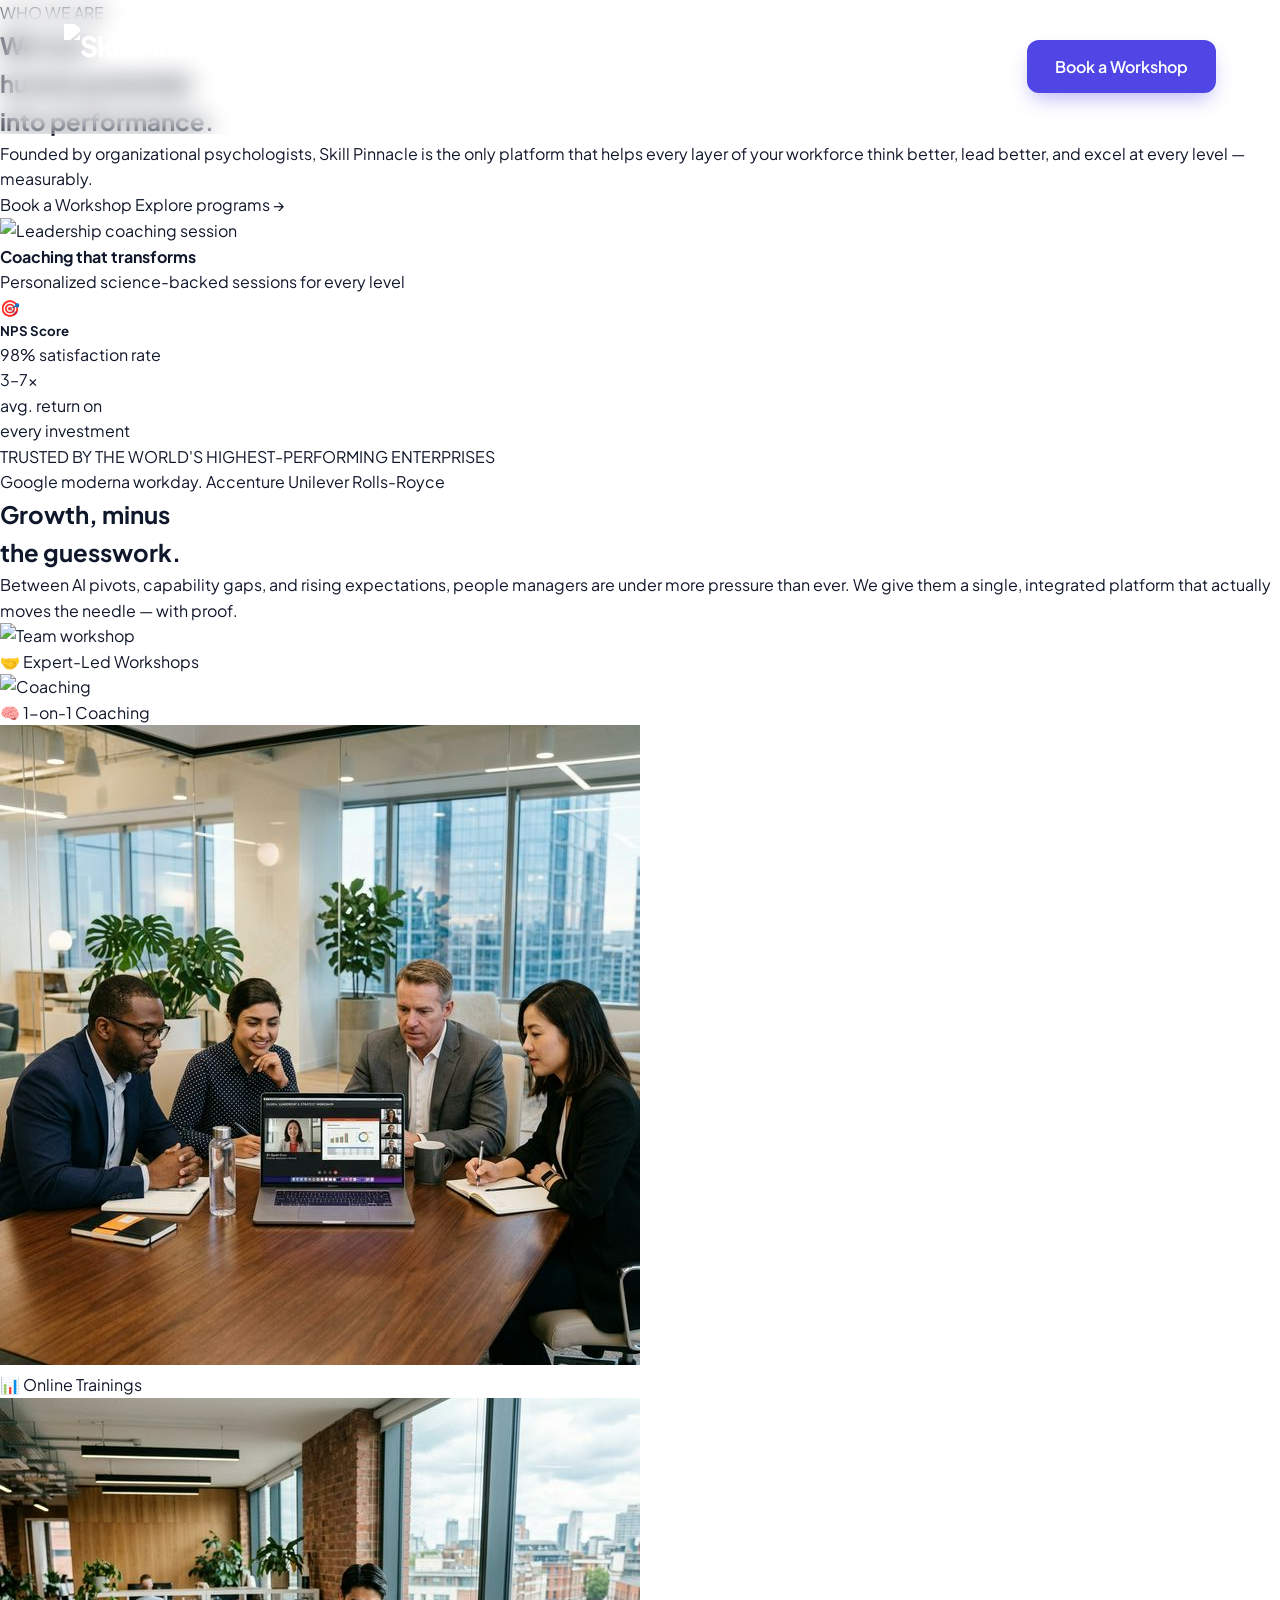
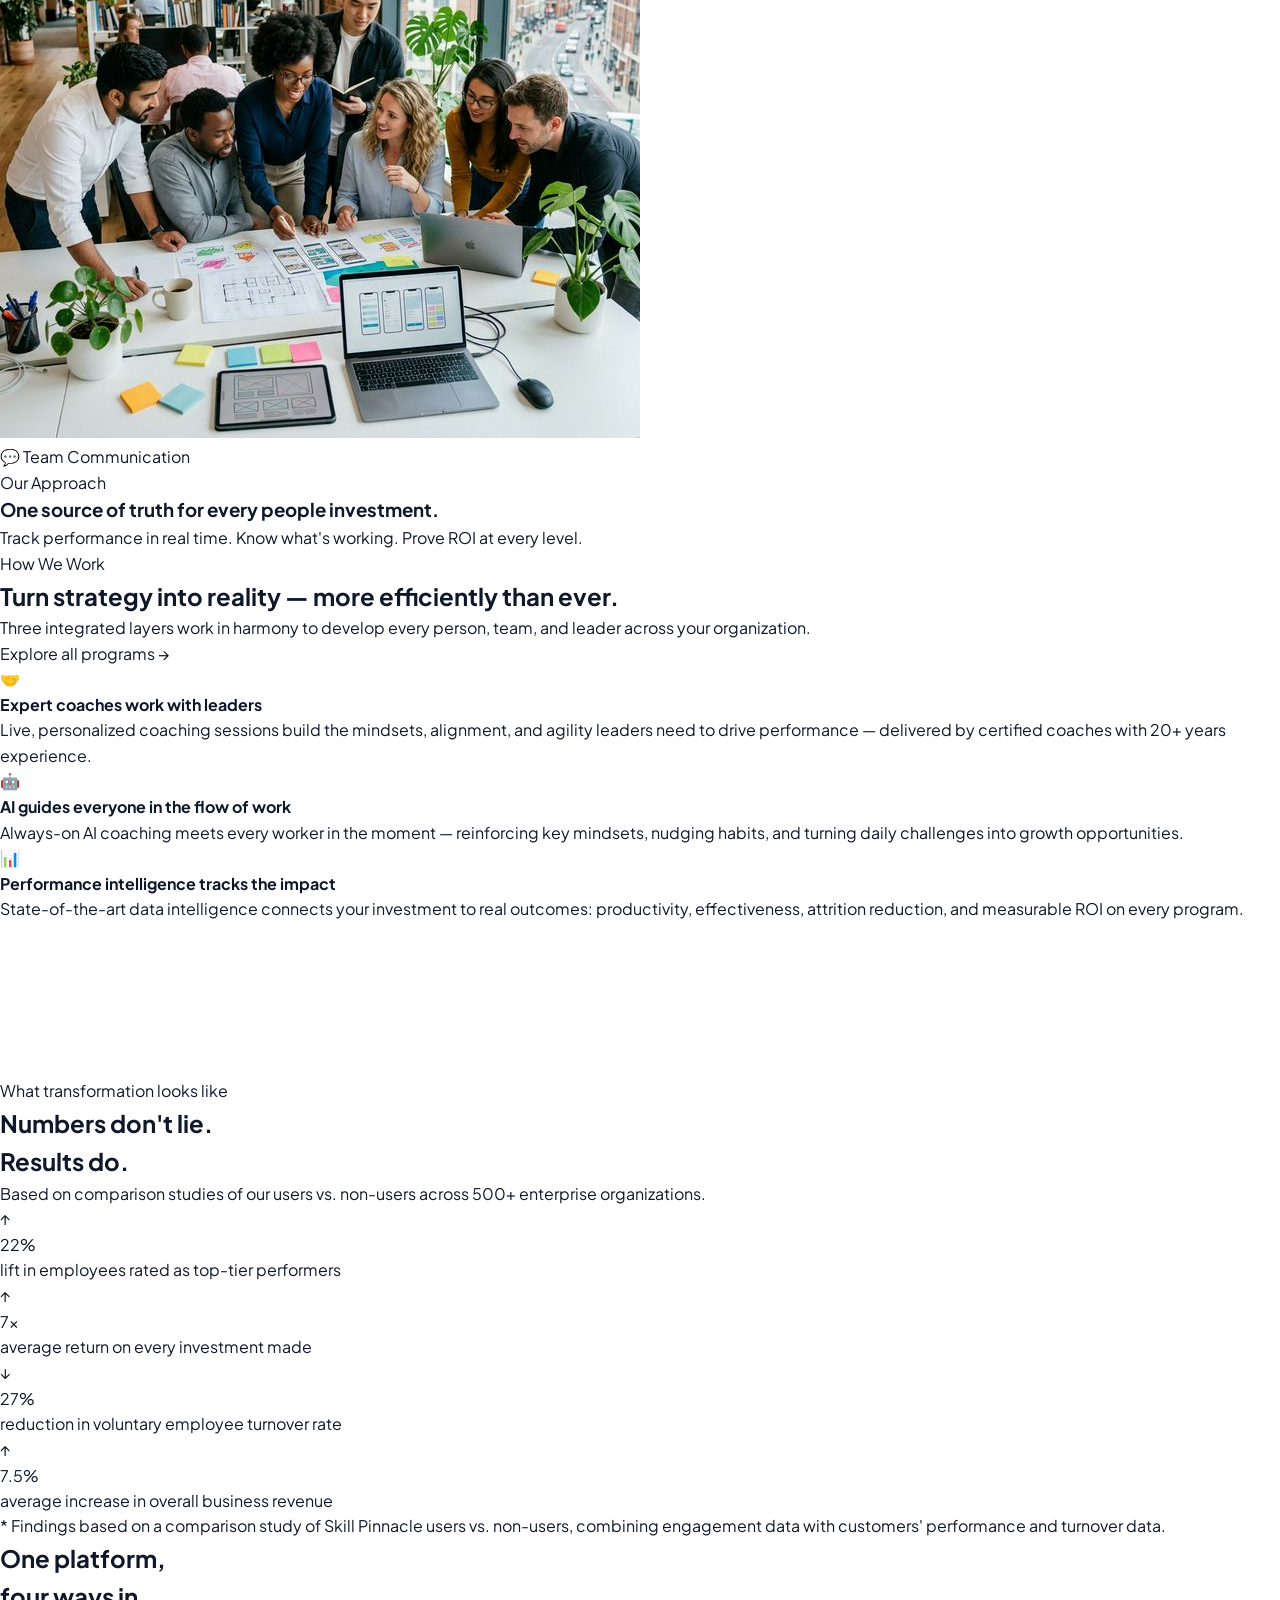
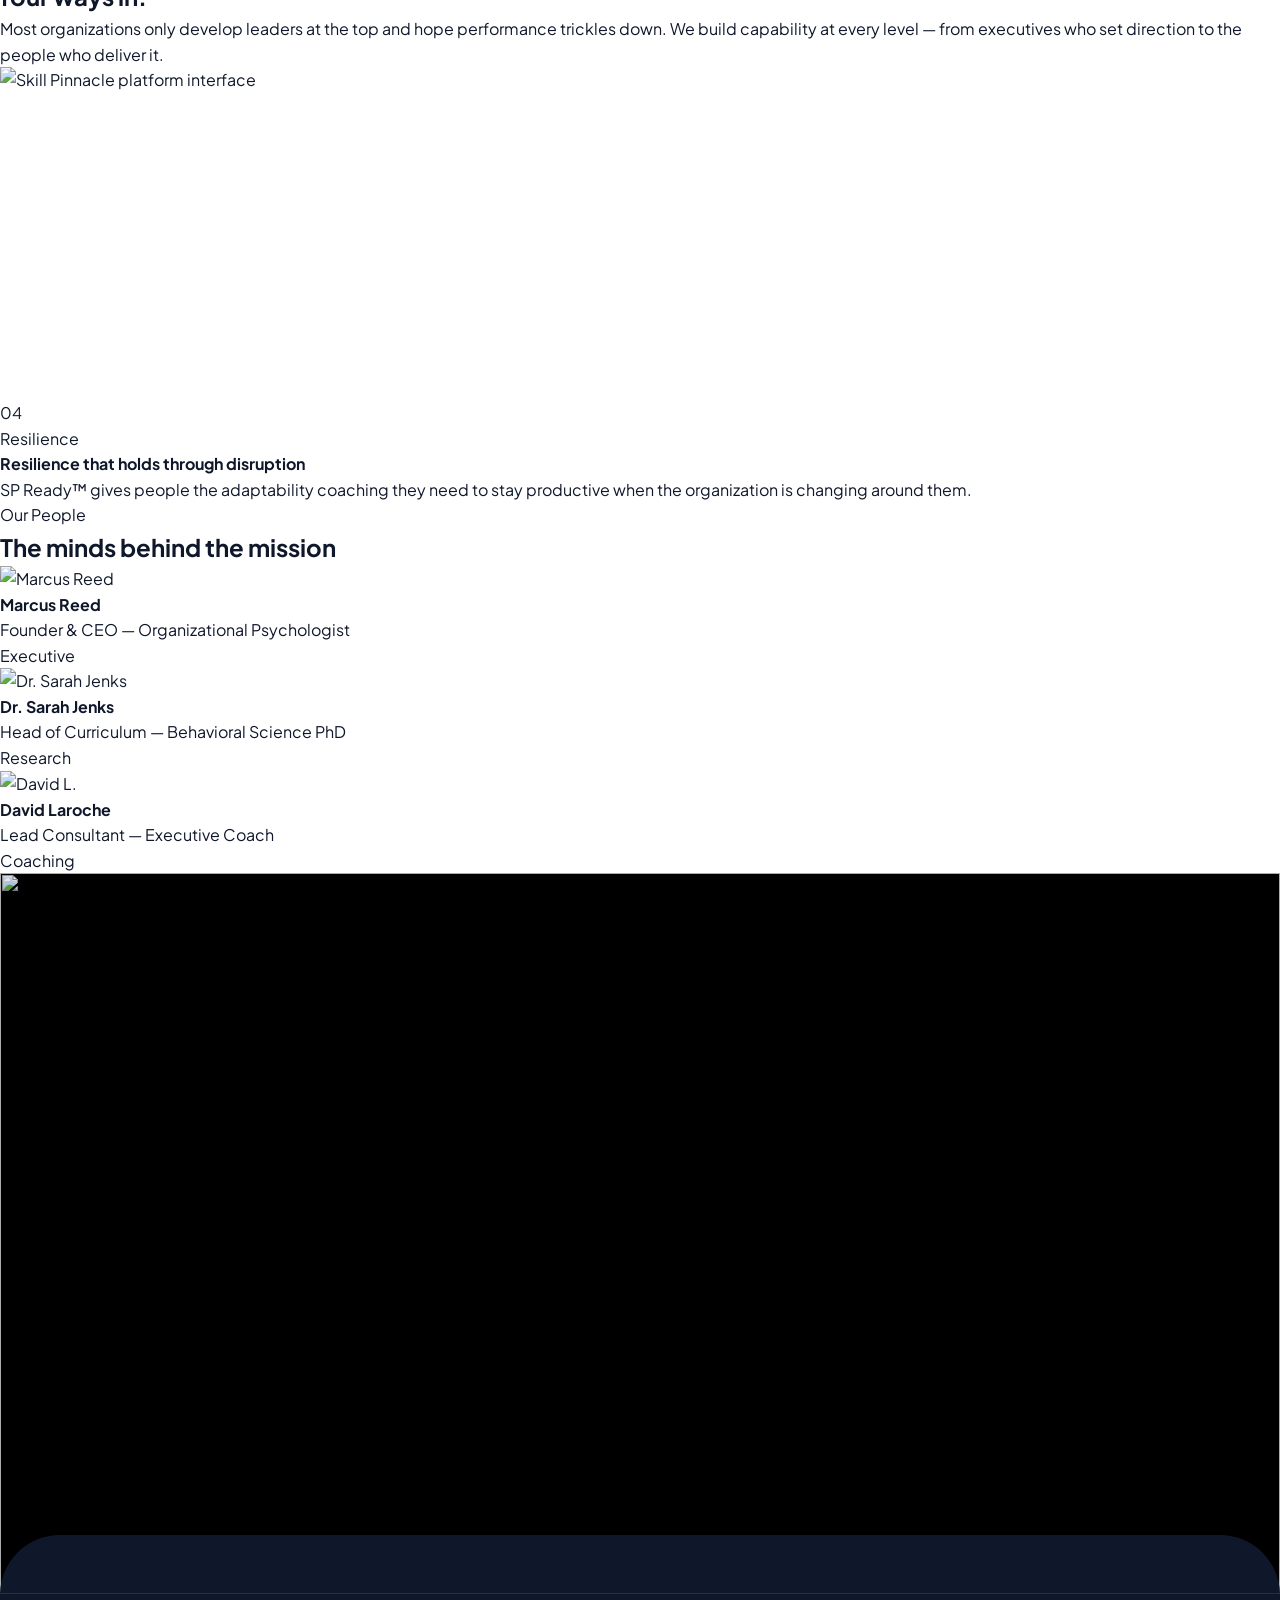
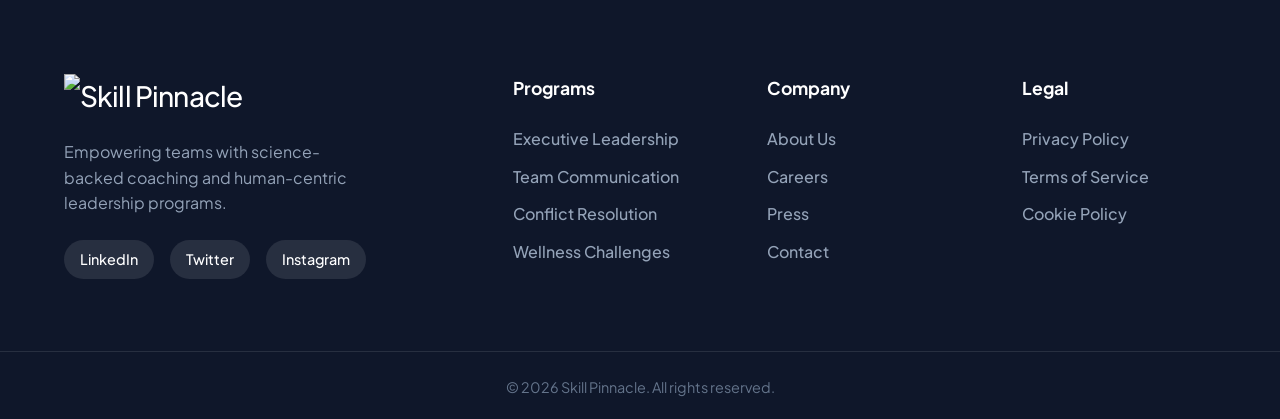
==== about.html @ dc4d6b3a "pust 1" ====
<!DOCTYPE html>
<html lang="en">
<head>
    <meta charset="UTF-8">
    <meta name="viewport" content="width=device-width, initial-scale=1.0">
    <title>About Us | Skill Pinnacle</title>
    <meta name="description" content="Skill Pinnacle helps organizations build high-performing workforces through science-backed coaching and human-centric leadership programs.">
    <link rel="stylesheet" href="style.css">
    <link rel="stylesheet" href="about.css">
    <link href="https://fonts.googleapis.com/css2?family=Plus+Jakarta+Sans:wght@400;500;600;700;800&display=swap" rel="stylesheet">
</head>
<body>

    <!-- HEADER -->
    <header class="sticky-header" id="header">
        <a href="index.html" class="logo">
            <img src="assets/logo.png" alt="Skill Pinnacle" class="logo-img">
        </a>
        <nav class="main-nav">
            <a href="index.html">Home</a>
            <a href="about.html">About</a>
            <a href="services.html">Services</a>
            <a href="contact.html">Contact</a>
            <a href="booking.html" class="nav-mobile-cta">Book a Workshop</a>
        </nav>
        <div class="cta-buttons">
            <a href="booking.html" class="btn btn-primary">Book a Workshop</a>
        </div>
        <button class="mobile-menu-btn">
            <span></span><span></span><span></span>
        </button>
    </header>

    <main>

        <!-- ====== HERO ====== -->
        <section class="ab-hero">
            <!-- Animated background blobs -->
            <div class="ab-hero-blob ab-hero-blob-1"></div>
            <div class="ab-hero-blob ab-hero-blob-2"></div>
            <div class="ab-hero-blob ab-hero-blob-3"></div>

            <div class="ab-hero-inner">
                <!-- Left: Copy -->
                <div class="ab-hero-left fade-up animate">
                    <div class="ab-pill-badge">
                        <span class="ab-pill-dot"></span>
                        WHO WE ARE
                    </div>
                    <h1 class="ab-hero-headline">
                        We turn<br>
                        <span class="ab-gradient-word">human potential</span><br>
                        into performance.
                    </h1>
                    <p class="ab-hero-sub">
                        Founded by organizational psychologists, Skill Pinnacle is the only platform that helps every layer of your workforce think better, lead better, and excel at every level — measurably.
                    </p>
                    <div class="ab-hero-actions">
                        <a href="booking.html" class="ab-btn-primary">Book a Workshop</a>
                        <a href="services.html" class="ab-btn-ghost">Explore programs →</a>
                    </div>
                </div>

                <!-- Right: Floating Glass Cards -->
                <div class="ab-hero-right fade-up animate delay-1">
                    <!-- Main card with image -->
                    <div class="ab-glass-card ab-card-main">
                        <img src="assets/about_hero.png" alt="Leadership coaching session">
                        <div class="ab-card-main-body">
                            <h4>Coaching that transforms</h4>
                            <p>Personalized science-backed sessions for every level</p>
                        </div>
                    </div>

                    <!-- Mini badge card -->
                    <div class="ab-glass-card ab-card-mini">
                        <div class="ab-card-mini-icon">🎯</div>
                        <div class="ab-card-mini-text">
                            <h5>NPS Score</h5>
                            <p>98% satisfaction rate</p>
                        </div>
                    </div>

                    <!-- Stat card -->
                    <div class="ab-glass-card ab-card-stat">
                        <div class="ab-card-stat-num">3–7x</div>
                        <div class="ab-card-stat-lbl">avg. return on<br>every investment</div>
                    </div>
                </div>
            </div>
        </section>

        <!-- ====== LOGO TICKER ====== -->
        <section class="ab-ticker-section">
            <p class="ab-ticker-label">TRUSTED BY THE WORLD'S HIGHEST-PERFORMING ENTERPRISES</p>
            <div class="ab-ticker-logos">
                <span class="ab-t-logo">Google</span>
                <span class="ab-t-logo">moderna</span>
                <span class="ab-t-logo">workday.</span>
                <span class="ab-t-logo">Accenture</span>
                <span class="ab-t-logo">Unilever</span>
                <span class="ab-t-logo">Rolls-Royce</span>
            </div>
        </section>

        <!-- ====== BENTO EDITORIAL ====== -->
        <section class="ab-bento-section">
            <div class="ab-bento-header">
                <h2 class="ab-bento-title fade-up animate">Growth, minus<br>the guesswork.</h2>
                <p class="ab-bento-desc fade-up animate delay-1">Between AI pivots, capability gaps, and rising expectations, people managers are under more pressure than ever. We give them a single, integrated platform that actually moves the needle — with proof.</p>
            </div>

            <div class="ab-bento-grid fade-up animate delay-1">
                <!-- Large wide image -->
                <div class="ab-bento-item ab-bento-item-1">
                    <img src="assets/workshop_1.png" alt="Team workshop">
                    <div class="ab-bento-overlay"><span>🤝 Expert-Led Workshops</span></div>
                </div>

                <!-- Tall right image -->
                <div class="ab-bento-item ab-bento-item-2">
                    <img src="assets/about_hero.png" alt="Coaching">
                    <div class="ab-bento-overlay"><span>🧠 1-on-1 Coaching</span></div>
                </div>

                <!-- Bottom row -->
                <div class="ab-bento-item ab-bento-item-3">
                    <img src="assets/amp_card_1_1775747048935.png" alt="Online training">
                    <div class="ab-bento-overlay"><span>📊 Online Trainings</span></div>
                </div>

                <div class="ab-bento-item ab-bento-item-4">
                    <img src="assets/team_communication.png" alt="Team communication">
                    <div class="ab-bento-overlay"><span>💬 Team Communication</span></div>
                </div>

                <!-- Callout card -->
                <div class="ab-bento-callout ab-bento-item-5">
                    <div>
                        <p class="ab-bc-eyebrow">Our Approach</p>
                        <h3>One source of truth for every people investment.</h3>
                    </div>
                    <p>Track performance in real time. Know what's working. Prove ROI at every level.</p>
                </div>
            </div>
        </section>

        <!-- ====== STRATEGY SECTION ====== -->
        <section class="ab-strategy-section">
            <div class="ab-strategy-inner">
                <div class="ab-strategy-left-content fade-up animate">
                    <p class="ab-strategy-eyebrow">How We Work</p>
                    <h2 class="ab-strategy-headline">Turn strategy into reality — more efficiently than ever.</h2>
                    <p class="ab-strategy-subtext">Three integrated layers work in harmony to develop every person, team, and leader across your organization.</p>
                    <a href="services.html" class="ab-strategy-cta">Explore all programs →</a>
                </div>

                <div class="ab-strategy-items fade-up animate delay-1">
                    <div class="ab-strategy-item active-item">
                        <div class="ab-si-top">
                            <div class="ab-si-icon purple">🤝</div>
                            <h4>Expert coaches work with leaders</h4>
                        </div>
                        <p>Live, personalized coaching sessions build the mindsets, alignment, and agility leaders need to drive performance — delivered by certified coaches with 20+ years experience.</p>
                    </div>

                    <div class="ab-strategy-item">
                        <div class="ab-si-top">
                            <div class="ab-si-icon teal">🤖</div>
                            <h4>AI guides everyone in the flow of work</h4>
                        </div>
                        <p>Always-on AI coaching meets every worker in the moment — reinforcing key mindsets, nudging habits, and turning daily challenges into growth opportunities.</p>
                    </div>

                    <div class="ab-strategy-item">
                        <div class="ab-si-top">
                            <div class="ab-si-icon green">📊</div>
                            <h4>Performance intelligence tracks the impact</h4>
                        </div>
                        <p>State-of-the-art data intelligence connects your investment to real outcomes: productivity, effectiveness, attrition reduction, and measurable ROI on every program.</p>
                    </div>
                </div>
            </div>
        </section>

        <!-- ====== STATS BANNER ====== -->
        <section class="ab-stats-section">
            <video autoplay loop muted playsinline class="ab-stats-bg">
                <source src="assets/nbg.mp4" type="video/mp4">
            </video>
            <div class="ab-stats-overlay"></div>
            <div class="ab-stats-glow ab-stats-glow-1"></div>
            <div class="ab-stats-glow ab-stats-glow-2"></div>

            <div class="ab-stats-inner">
                <div class="ab-stats-top">
                    <div>
                        <p class="ab-stats-eyebrow">What transformation looks like</p>
                        <h2 class="ab-stats-title">Numbers don't lie.<br>Results do.</h2>
                    </div>
                    <p class="ab-stats-right-note">Based on comparison studies of our users vs. non-users across 500+ enterprise organizations.</p>
                </div>

                <div class="ab-stats-grid">
                    <div class="ab-stat-item fade-up animate">
                        <div class="ab-stat-arrow">↑</div>
                        <div class="ab-stat-num"><span class="ab-count-up" data-target="41">0</span>%</div>
                        <div class="ab-stat-desc">lift in employees rated as top-tier performers</div>
                    </div>
                    <div class="ab-stat-item fade-up animate delay-1">
                        <div class="ab-stat-arrow">↑</div>
                        <div class="ab-stat-num"><span class="ab-count-up" data-target="14">0</span>x</div>
                        <div class="ab-stat-desc">average return on every investment made</div>
                    </div>
                    <div class="ab-stat-item fade-up animate delay-2">
                        <div class="ab-stat-arrow down">↓</div>
                        <div class="ab-stat-num"><span class="ab-count-up" data-target="50">0</span>%</div>
                        <div class="ab-stat-desc">reduction in voluntary employee turnover rate</div>
                    </div>
                    <div class="ab-stat-item fade-up animate delay-3">
                        <div class="ab-stat-arrow">↑</div>
                        <div class="ab-stat-num">7.5%</div>
                        <div class="ab-stat-desc">average increase in overall business revenue</div>
                    </div>
                </div>

                <p class="ab-stats-footnote">* Findings based on a comparison study of Skill Pinnacle users vs. non-users, combining engagement data with customers' performance and turnover data.</p>
            </div>
        </section>

        <!-- ====== PLATFORM SECTION ====== -->
        <section class="ab-platform-section">
            <div class="ab-platform-inner">
                <div class="ab-platform-header">
                    <h2 class="ab-platform-headline fade-up animate">One platform,<br>four ways in.</h2>
                    <p class="ab-platform-desc fade-up animate delay-1">Most organizations only develop leaders at the top and hope performance trickles down. We build capability at every level — from executives who set direction to the people who deliver it.</p>
                </div>

                <div class="ab-platform-image fade-up animate">
                    <img src="assets/about_platform.png" alt="Skill Pinnacle platform interface">
                </div>

                <div class="ab-feat-grid">
                    <div class="ab-feat-card fade-up animate">
                        <div class="ab-feat-num">01</div>
                        <div class="ab-feat-tag">Leadership</div>
                        <h4>Leadership that sets the pace</h4>
                        <p>SP Lead™ gives critical talent the coaching and AI support to develop the right mindsets and clarify business needs at the top.</p>
                    </div>
                    <div class="ab-feat-card fade-up animate delay-1">
                        <div class="ab-feat-num">02</div>
                        <div class="ab-feat-tag">Management</div>
                        <h4>Execution that clears the manager layer</h4>
                        <p>SP Manage™ gives managers always-on coaching to develop their teams, execute on priorities, and drive performance.</p>
                    </div>
                    <div class="ab-feat-card fade-up animate delay-2">
                        <div class="ab-feat-num">03</div>
                        <div class="ab-feat-tag">Workforce</div>
                        <h4>Growth that reaches everyone</h4>
                        <p>SP Grow™ gives your entire workforce AI coaching in the moment they need it, tied directly to the skills your business requires.</p>
                    </div>
                    <div class="ab-feat-card fade-up animate delay-3">
                        <div class="ab-feat-num">04</div>
                        <div class="ab-feat-tag">Resilience</div>
                        <h4>Resilience that holds through disruption</h4>
                        <p>SP Ready™ gives people the adaptability coaching they need to stay productive when the organization is changing around them.</p>
                    </div>
                </div>
            </div>
        </section>

        <!-- ====== TEAM SECTION ====== -->
        <section class="ab-team-section">
            <div class="ab-team-inner">
                <div class="ab-team-header fade-up animate">
                    <p class="ab-section-eyebrow">Our People</p>
                    <h2 class="ab-team-title">The minds behind the mission</h2>
                </div>
                <div class="ab-team-grid">
                    <div class="ab-team-card fade-up animate">
                        <img src="https://i.pravatar.cc/400?img=11" alt="Marcus Reed" class="ab-team-img">
                        <div class="ab-team-info">
                            <h4>Marcus Reed</h4>
                            <p>Founder & CEO — Organizational Psychologist</p>
                            <span class="ab-team-tag">Executive</span>
                        </div>
                    </div>
                    <div class="ab-team-card fade-up animate delay-1">
                        <img src="https://i.pravatar.cc/400?img=47" alt="Dr. Sarah Jenks" class="ab-team-img">
                        <div class="ab-team-info">
                            <h4>Dr. Sarah Jenks</h4>
                            <p>Head of Curriculum — Behavioral Science PhD</p>
                            <span class="ab-team-tag">Research</span>
                        </div>
                    </div>
                    <div class="ab-team-card fade-up animate delay-2">
                        <img src="https://i.pravatar.cc/400?img=32" alt="David L." class="ab-team-img">
                        <div class="ab-team-info">
                            <h4>David Laroche</h4>
                            <p>Lead Consultant — Executive Coach</p>
                            <span class="ab-team-tag">Coaching</span>
                        </div>
                    </div>
                </div>
            </div>
        </section>

        <!-- ====== NPS CTA ====== -->
        <section class="nps-cta-layer">
            <img src="assets/footerbg.png" alt="" class="nps-bg-video">
            <div class="nps-cta-content text-center fade-up animate">
                <h2 class="nps-heading">See better in action.</h2>
                <p class="nps-sub">Test drive the Human Transformation Platform™, personalized to your goals, metrics, and workforce.</p>
                <div class="nps-actions">
                    <a href="booking.html" class="btn btn-lemon">Request a personalized demo</a>
                    <a href="#video" class="btn btn-outline-white">Watch the demo video <span class="nps-play-icon">&#x25B6;</span></a>
                </div>
            </div>
            <div class="nps-floor-curve"></div>
        </section>

    </main>

    <!-- FOOTER -->
    <footer class="site-footer">
        <div class="max-w footer-grid">
            <div class="footer-col brand-col">
                <a href="index.html" class="logo">
                    <img src="assets/logo.png" alt="Skill Pinnacle" class="logo-img">
                </a>
                <p>Empowering teams with science-backed coaching and human-centric leadership programs.</p>
                <div class="social-links">
                    <a href="#">LinkedIn</a>
                    <a href="#">Twitter</a>
                    <a href="#">Instagram</a>
                </div>
            </div>
            <div class="footer-col">
                <h4>Programs</h4>
                <a href="#">Executive Leadership</a>
                <a href="#">Team Communication</a>
                <a href="#">Conflict Resolution</a>
                <a href="#">Wellness Challenges</a>
            </div>
            <div class="footer-col">
                <h4>Company</h4>
                <a href="about.html">About Us</a>
                <a href="#">Careers</a>
                <a href="#">Press</a>
                <a href="contact.html">Contact</a>
            </div>
            <div class="footer-col">
                <h4>Legal</h4>
                <a href="#">Privacy Policy</a>
                <a href="#">Terms of Service</a>
                <a href="#">Cookie Policy</a>
            </div>
        </div>
        <div class="footer-bottom max-w">
            <p>&copy; 2026 Skill Pinnacle. All rights reserved.</p>
        </div>
    </footer>

    <script src="script.js"></script>
    <script>
        // Count-up on scroll
        const counters = document.querySelectorAll('.ab-count-up');
        const obs = new IntersectionObserver((entries) => {
            entries.forEach(entry => {
                if (!entry.isIntersecting || entry.target.dataset.done) return;
                entry.target.dataset.done = true;
                const target = +entry.target.dataset.target;
                let count = 0;
                const step = target / 70;
                const timer = setInterval(() => {
                    count = Math.min(count + step, target);
                    entry.target.textContent = Math.floor(count);
                    if (count >= target) clearInterval(timer);
                }, 16);
            });
        }, { threshold: 0.5 });
        counters.forEach(c => obs.observe(c));

        // Strategy items hover interaction
        document.querySelectorAll('.ab-strategy-item').forEach(item => {
            item.addEventListener('mouseenter', () => {
                document.querySelectorAll('.ab-strategy-item').forEach(i => i.classList.remove('active-item'));
                item.classList.add('active-item');
            });
        });
    </script>
</body>
</html>
---- style.css ----
/* Color Palette & Variables */
:root {
    --primary: #4F46E5;
    --primary-hover: #4338CA;
    --grad-1: #06B6D4;
    --grad-2: #8B5CF6;
    --bg-white: #FFFFFF;
    --bg-off: #F8FAFC;
    --bg-dark: #0F172A;
    --bg-darker: #020617;
    --text-dark: #0F172A;
    --text-gray: #475569;
    --border: #E2E8F0;
    --font: 'Plus Jakarta Sans', sans-serif;
}

/* Reset */
* { box-sizing: border-box; margin: 0; padding: 0; }
body {
    font-family: var(--font);
    color: var(--text-dark);
    line-height: 1.6;
    background: var(--bg-white);
    overflow-x: hidden;
}
a { text-decoration: none; color: inherit; }
.max-w { width: 100%; max-width: 1300px; margin: 0 auto; padding: 0 5%; }
@media (max-width: 768px) {
    .max-w { padding: 0 20px; }
}
.mb-section { margin-bottom: 60px; }

/* Utilities */
.btn {
    display: inline-flex; align-items: center; justify-content: center;
    padding: 14px 28px; border-radius: 12px; font-weight: 600;
    transition: all 0.3s cubic-bezier(0.4, 0, 0.2, 1);
    cursor: pointer; font-size: 1rem;
}
.btn-primary { background: var(--primary); color: white; box-shadow: 0 10px 20px -5px rgba(79, 70, 229, 0.4); }
.btn-primary:hover { transform: translateY(-3px); box-shadow: 0 20px 25px -5px rgba(79, 70, 229, 0.5), 0 8px 10px -6px rgba(79, 70, 229, 0.1); }
.btn-large { padding: 18px 40px; font-size: 1.125rem; }
.btn-login { color: rgba(255, 255, 255, 0.8); font-weight: 600; margin-right: 16px; transition: color 0.3s; }
.sticky-header.scrolled .btn-login { color: var(--text-gray); }
.btn-login:hover { color: white; }
.sticky-header.scrolled .btn-login:hover { color: var(--primary); }

.gradient-text {
    background: linear-gradient(135deg, var(--primary), var(--grad-1));
    -webkit-background-clip: text; color: transparent; background-clip: text;
}
.text-center { text-align: center; }
.subtitle { font-size: 1.25rem; color: var(--text-gray); }

/* Header */
.sticky-header {
    position: fixed; 
    top: 0; 
    width: 100%; 
    z-index: 100;
    display: flex; 
    justify-content: space-between; 
    align-items: center;
    padding: 24px 5%; 
    background: rgba(255, 255, 255, 0.05); /* Very subtle white for glass look */
    backdrop-filter: blur(12px); 
    -webkit-backdrop-filter: blur(12px);
    border-bottom: 1px solid rgba(255, 255, 255, 0.1);
    transition: all 0.3s ease;
}

.sticky-header.scrolled { 
    padding: 16px 5%; 
    background: rgba(255, 255, 255, 0.85); 
    border-bottom: 1px solid var(--border);
    box-shadow: 0 4px 20px rgba(0, 0, 0, 0.1);
}

.logo { 
    display: flex;
    align-items: center;
    text-decoration: none;
    font-size: 1.75rem; 
    font-weight: 800; 
    color: white; /* Fallback */
    letter-spacing: -0.03em; 
    transition: all 0.3s ease;
}
.logo-img {
    height: 85px; /* Large for Desktop */
    width: auto;
    transition: all 0.3s ease;
}

/* On Hero (Transparent Header) */
.sticky-header:not(.scrolled) .logo-img {
    filter: brightness(0) invert(1); /* Force white for dark hero */
}

/* On Scroll (Desktop) */
.sticky-header.scrolled .logo { color: var(--text-dark); }
.sticky-header.scrolled .logo-img {
    filter: none; 
    height: 60px; 
}

/* Mobile Adjustments (User liked the previous size for mobile) */
@media (max-width: 768px) {
    .logo-img {
        height: 55px; /* Preserved size for mobile */
    }
    .sticky-header.scrolled .logo-img {
        height: 45px;
    }
}

.main-nav a { 
    margin: 0 24px; 
    font-weight: 500; 
    color: rgba(255, 255, 255, 0.8); /* Light grey white on hero */
    transition: color 0.3s; 
    font-size: 1rem; 
}
.sticky-header.scrolled .main-nav a { color: var(--text-gray); }
.main-nav a:hover { color: white; }
.sticky-header.scrolled .main-nav a:hover { color: var(--primary); }

/* ------------------------------------- */
/*  STATIC 2-COLUMN HERO (header.mp4)    */
/* ------------------------------------- */
.hero-static-section {
    position: relative;
    width: 100%;
    min-height: 100vh;
    padding-top: 100px;
    overflow: hidden;
    display: flex;
    flex-direction: column;
    justify-content: center;
    background: #100014; /* Deep dark base */
}

/* Background Video */
.hero-static-section .h-bg-video {
    position: absolute;
    inset: 0;
    width: 100%;
    height: 100%;
    object-fit: cover;
    z-index: 1;
    pointer-events: none;
    /* Optional: subtle tint to ensure text clarity */
    filter: brightness(0.6); 
}

/* Foreground Grid */
.hero-static-section .h-content-grid {
    position: relative;
    z-index: 10;
    display: flex;
    align-items: center;
    width: 100%;
    flex: 1;
    padding: 60px 4% 0; /* room for the ticker at bottom */
}

/* Left Text Column */
.h-text-col {
    flex: 0 0 45%;
    padding-right: 5%;
}
.h-bold-headline {
    font-size: 4.8rem;
    font-family: 'Georgia', serif;
    font-weight: 400;
    line-height: 1.1;
    color: white;
    margin-bottom: 24px;
    letter-spacing: -0.02em;
}
.h-sub-paragraph {
    font-size: 1.4rem;
    color: #cbd5e1;
    line-height: 1.6;
    margin-bottom: 40px;
    max-width: 90%;
}
.btn-magenta-solid {
    background: #d90429;
    color: white;
    padding: 16px 40px;
    border-radius: 50px;
    font-size: 1.1rem;
    font-weight: 600;
    text-decoration: none;
    display: inline-block;
    transition: transform 0.3s, background 0.3s;
}
.btn-magenta-solid:hover {
    background: #ef233c;
    transform: translateY(-2px);
}

/* Right Compound Stage */
.h-compound-stage {
    flex: 0 0 55%;
    position: relative;
    height: 500px; /* Reduced from 600px */
    perspective: 1200px; /* Essential for 3D depth */
    display: flex;
    align-items: center;
    justify-content: flex-end;
}

.h-tablet-mockup {
    width: 620px;
    height: 420px;
    position: absolute;
    right: 2%;
    border-radius: 16px;
    background: #0f172a;
    border: 8px solid #1e293b;
    box-shadow: -20px 40px 80px rgba(0,0,0,0.6);
    /* Rotated away according to the video */
    transform: rotateY(-15deg) rotateX(5deg) rotateZ(2deg);
    transform-style: preserve-3d;
    overflow: hidden;
    z-index: 10;
}
.h-tablet-mockup img {
    width: 100%; height: 100%; object-fit: cover;
}

.h-phone-mockup {
    width: 200px;
    height: 420px;
    position: absolute;
    right: 48%; /* Floats in front of the left edge of the tablet */
    bottom: -10px;
    border-radius: 24px;
    background: #000;
    border: 6px solid #121212;
    box-shadow: -30px 50px 80px rgba(0,0,0,0.8);
    /* Less rotated, facing more forward */
    transform: rotateY(-5deg) translateZ(60px);
    z-index: 20;
    overflow: hidden;
}
.h-phone-mockup img {
    width: 100%; height: 100%; object-fit: cover;
}

/* Logo Ticker */
.hero-ticker-footer {
    position: relative;
    z-index: 10;
    width: 100%;
    padding: 30px 4%;
    margin-top: auto;
}
.ticker-label {
    text-transform: uppercase;
    color: #94a3b8;
    font-size: 0.85rem;
    letter-spacing: 0.1em;
    margin-bottom: 20px;
}
.ticker-logos {
    display: flex;
    align-items: center;
    gap: 40px; /* space between text placeholders */
}
.t-logo {
    font-size: 1.8rem;
    font-weight: 700;
    color: #475569;
    transition: color 0.3s;
}
.t-logo:hover {
    color: #94a3b8;
}
.t-logo.google { font-family: 'Arial', sans-serif; font-weight: 600; letter-spacing: -1px; }
.t-logo.accenture { font-family: sans-serif; text-transform: lowercase; }
.t-logo.workday { font-family: 'Helvetica Neue', sans-serif; text-transform: lowercase; font-weight: 400; }
.t-logo.unilever { font-family: 'Georgia', serif; font-weight: 400; }
.t-logo.rolls { font-family: 'Times New Roman', serif; }

@media (max-width: 1024px) {
    .hero-static-section .h-content-grid { flex-direction: column; padding: 120px 4% 40px; }
    .h-text-col { flex: 0 0 auto; width: 100%; text-align: center; padding-right: 0; margin-bottom: 60px; }
    .h-sub-paragraph { max-width: 100%; margin: 0 auto 40px; }
    .h-compound-stage { flex: 0 0 auto; width: 100%; height: 500px; transform: scale(0.8); justify-content: center; transform-origin: top center;}
    .h-tablet-mockup { position: relative; right: auto; margin: 0 auto; }
    .h-phone-mockup { right: 15%; bottom: -40px; }
    .ticker-logos { flex-wrap: wrap; justify-content: center; gap: 24px; }
}

/* Features: Bento / Collage */
.features { padding: 140px 0; background: var(--bg-off); }
.feature-grid { display: grid; grid-template-columns: 1fr 1fr; gap: 100px; align-items: center; }
.feature-timeline h2 { font-size: 3.5rem; line-height: 1.1; margin-bottom: 60px; font-weight: 800; letter-spacing: -0.03em; }
.timeline-item { display: flex; gap: 24px; margin-bottom: 40px; position: relative; }
.timeline-item:not(:last-child)::after {
    content: ''; position: absolute; left: 23px; top: 56px; bottom: -30px;
    width: 2px; background: var(--border);
}
.t-step {
    width: 48px; height: 48px; border-radius: 50%; background: var(--primary); color: white;
    display: flex; align-items: center; justify-content: center; font-weight: 700; font-size: 1.25rem; flex-shrink: 0; z-index: 1;
    box-shadow: 0 10px 20px rgba(79, 70, 229, 0.3);
}
.t-content h3 { font-size: 1.5rem; margin-bottom: 12px; font-weight: 700; }
.t-content p { color: var(--text-gray); font-size: 1.1rem; line-height: 1.7; }

.feature-visuals { position: relative; height: 700px; }
.f-img { position: absolute; border-radius: 24px; box-shadow: 0 40px 80px rgba(0,0,0,0.15); object-fit: cover; }
.main-img { top: 0; right: 0; width: 85%; height: 500px; z-index: 1; }
.secondary-img { bottom: 40px; left: -40px; width: 60%; height: 400px; z-index: 2; border: 8px solid var(--bg-off); }
.glass-badge {
    position: absolute; bottom: 0px; right: 20px; z-index: 3;
    background: rgba(255, 255, 255, 0.9); backdrop-filter: blur(12px);
    padding: 16px 24px; border-radius: 30px; font-weight: 700; font-size: 1.1rem;
    box-shadow: 0 20px 40px rgba(0,0,0,0.1); border: 1px solid white;
}

/* Employee Experience OPM2 Section */
.employee-experience { padding: 140px 0; position: relative; overflow: hidden; border-top: 1px solid rgba(0,0,0,0.03); }
.opm2-mesh-bg { position: absolute; inset: 0; background: radial-gradient(circle at 10% 0%, rgba(253, 186, 116, 0.4) 0%, transparent 40%), radial-gradient(circle at 90% 100%, rgba(20, 184, 166, 0.3) 0%, transparent 50%), #f8fafc; z-index: 0; }
.relative-z { position: relative; z-index: 2; }
.ee-title { font-family: 'Georgia', serif; font-size: 3.5rem; color: #0f172a; margin-bottom: 80px; font-weight: 800; letter-spacing: -0.02em; text-shadow: 0 4px 20px rgba(0,0,0,0.03); }

.ee-layout { display: grid; grid-template-columns: 1.1fr 0.9fr; gap: 80px; align-items: center; }

/* Timeline Custom Logic */
.ee-left { display: flex; flex-direction: column; gap: 30px; position: relative; }
.opm2-flow-svg { position: absolute; left: 0; top: 0; width: 100px; height: 100%; z-index: 1; pointer-events: none; }
.draw-line { transition: stroke-dashoffset 2.5s cubic-bezier(0.1, 0.5, 0.1, 1); }
.draw-line.fade-in-up { stroke-dashoffset: 0 !important; }

.glass-tl-card { position: relative; z-index: 3; background: rgba(255, 255, 255, 0.6); backdrop-filter: blur(16px); -webkit-backdrop-filter: blur(16px); border: 1px solid rgba(255, 255, 255, 0.9); border-radius: 20px; padding: 32px 32px 32px 80px; box-shadow: 0 10px 30px rgba(0,0,0,0.03); transition: transform 0.4s, box-shadow 0.4s; overflow: hidden;}
.glass-tl-card:hover { transform: translateX(10px); box-shadow: 0 20px 50px rgba(0,0,0,0.08); background: rgba(255, 255, 255, 0.85); }

.teal-dot { position: absolute; left: 20px; top: 40px; width: 16px; height: 16px; border-radius: 50%; background: #0d9488; border: 4px solid #ffffff; box-shadow: 0 0 0 2px #0d9488; transition: transform 0.3s ease; }
.glass-tl-card:hover .teal-dot { transform: scale(1.3); background: #14b8a6; }

.tl-content h3 { font-size: 1.35rem; color: #0f172a; font-weight: 800; margin-bottom: 12px; }
.tl-content p { font-size: 1.05rem; color: #334155; line-height: 1.6; margin: 0; }
.tl-content strong { color: #0f172a; font-weight: 700; }

/* Visual Sandbox */
.glass-container { background: rgba(255, 255, 255, 0.4); backdrop-filter: blur(16px); -webkit-backdrop-filter: blur(16px); border: 1px solid rgba(255, 255, 255, 0.7); border-radius: 40px; box-shadow: 0 40px 60px rgba(0,0,0,0.06); position: relative; min-height: 580px; padding-bottom: 90px; display: flex; flex-direction: column; justify-content: center; overflow: hidden; }

/* Re-styled Floating Pills */
.pill-badge { position: absolute; animation: float-1 5s ease-in-out infinite; z-index: 15; }
.glass-pill { background: rgba(255, 255, 255, 0.5); backdrop-filter: blur(12px); -webkit-backdrop-filter: blur(12px); border: 1px solid rgba(255, 255, 255, 0.8); border-radius: 40px; display: flex; align-items: center; gap: 10px; padding: 10px 24px 10px 10px; font-weight: 800; font-size: 0.95rem; color: #0f172a; }
.pill-pos-1 { top: 12%; left: 8%; box-shadow: 0 10px 20px rgba(0,0,0,0.05); }
.pill-pos-2 { top: 5%; right: 25%; box-shadow: 0 15px 25px rgba(0,0,0,0.05); }
.pill-pos-3 { top: 38%; right: -5%; box-shadow: 0 10px 20px rgba(0,0,0,0.05); }

/* Skel Badges */
.skel-pos-1 { top: 8%; right: -8%; box-shadow: 0 10px 20px rgba(0,0,0,0.04); padding-right: 25px; }
.skel-pos-2 { top: 40%; left: -5%; box-shadow: 0 10px 20px rgba(0,0,0,0.04); padding-right: 35px; }
.bg-pink { background: #f472b6; border: 1px solid #f9a8d4; }
.bg-cream { background: #fef08a; border: 1px solid #fde047; }
.skel-bar { width: 45px; height: 10px; background: rgba(15, 23, 42, 0.1); border-radius: 6px; }

.icon-circle { width: 34px; height: 34px; border-radius: 50%; display: flex; justify-content: center; align-items: center; font-size: 0.95rem;}
.bg-yellow { background: #fef3c7; border: 1px solid #fde68a; }
.bg-red { background: #fee2e2; border: 1px solid #fecaca; }
.bg-blue { background: #dbeafe; border: 1px solid #bfdbfe; }

/* Decorative Elements */
.mesh-dots { position: absolute; inset: 0; background-image: radial-gradient(rgba(255,255,255,0.4) 1.5px, transparent 1.5px); background-size: 20px 20px; z-index: 0; pointer-events: none; }
.sparkle-star { position: absolute; font-size: 1.5rem; text-shadow: 0 0 10px rgba(255, 215, 0, 0.8); z-index: 10; }
.star-1 { top: 18%; right: 26%; }

.fake-cursor { position: absolute; bottom: 35px; right: 15px; z-index: 20; filter: drop-shadow(0 6px 12px rgba(0,0,0,0.3)); animation: cursor-float 3s ease-in-out infinite; }
@keyframes cursor-float { 0%, 100% { transform: translate(0, 0); } 50% { transform: translate(8px, 12px); } }

.float-anim-1 { animation: float-1 6s ease-in-out infinite; }
.float-anim-2 { animation: float-2 5s ease-in-out infinite 0.5s; }
.float-anim-3 { animation: float-1 7s ease-in-out infinite 1s; }

@keyframes float-1 { 0%, 100% { transform: translateY(0) rotate(2deg); } 50% { transform: translateY(-12px) rotate(-2deg); } }
@keyframes float-2 { 0%, 100% { transform: translateY(0) rotate(-1deg); } 50% { transform: translateY(12px) rotate(2deg); } }

/* Perfected Profile Overlap & Cards */
.fan-profile-wrapper { display: flex; justify-content: center; align-items: center; position: absolute; bottom: 100px; left: 0; width: 100%; height: 320px; perspective: 1200px; transform-style: preserve-3d; cursor: pointer; }
.opm2-prof { position: absolute; padding: 0; background: none; border-radius: 32px; border: 5px solid rgba(255,255,255,0.4); background-clip: padding-box; box-shadow: inset 0 0 0 1px rgba(255,255,255,0.7), 0 15px 35px rgba(0,0,0,0.1); backdrop-filter: blur(12px); -webkit-backdrop-filter: blur(12px); overflow: hidden; transition: transform 0.6s cubic-bezier(0.175, 0.885, 0.32, 1.275), box-shadow 0.6s, filter 0.6s, opacity 0.6s; width: 220px; height: 290px; }
.opm2-prof img { width: 100%; height: 100%; object-fit: cover; transition: transform 0.6s;}
.prof-overlay { position: absolute; bottom: 0; left: 0; width: 100%; padding: 40px 16px 16px 16px; background: linear-gradient(to top, rgba(0,0,0,0.85), transparent); color: white; display: flex; flex-direction: column; justify-content: flex-end; z-index: 2; transition: padding 0.3s; }
.prof-overlay h4 { font-size: 0.95rem; font-weight: 800; margin-bottom: 2px; text-shadow: 0 2px 4px rgba(0,0,0,0.5); }
.prof-overlay p { font-size: 0.8rem; color: rgba(255,255,255,0.85); font-weight: 500; margin: 0; }

/* Initial Hidden Stack State */
.fan-left { transform: rotate(0deg) translateX(0px) translateY(0px) translateZ(-10px); z-index: 5; opacity: 0; }
.fan-right { transform: rotate(0deg) translateX(0px) translateY(0px) translateZ(-10px); z-index: 5; opacity: 0; }
.fan-center { transform: scale(1.1) rotate(0deg); z-index: 10; box-shadow: 0 25px 50px rgba(0,0,0,0.15); }

/* Expanded Target State */
.fan-profile-wrapper.expanded .fan-left { transform: rotate(-15deg) translateX(45px) translateY(25px) translateZ(-10px); opacity: 0.98; }
.fan-profile-wrapper.expanded .fan-right { transform: rotate(15deg) translateX(-45px) translateY(25px) translateZ(-10px); opacity: 0.98; }

/* Expanded Hover Focus Overrides */
.fan-profile-wrapper.expanded .fan-left:hover { transform: rotate(-5deg) translateX(-20px) translateY(10px) translateZ(0px); box-shadow: 0 20px 40px rgba(0,0,0,0.15); z-index: 20; filter: brightness(1.1); border-color: rgba(255,255,255,0.8); }
.fan-profile-wrapper.expanded .fan-right:hover { transform: rotate(5deg) translateX(20px) translateY(10px) translateZ(0px); box-shadow: 0 20px 40px rgba(0,0,0,0.15); z-index: 20; filter: brightness(1.1); border-color: rgba(255,255,255,0.8); }
.fan-profile-wrapper.expanded .fan-center:hover { transform: scale(1.15) translateY(-20px) translateZ(20px); box-shadow: 0 35px 60px rgba(0,0,0,0.25); z-index: 30; filter: brightness(1.1); border-color: rgba(255,255,255,0.8); }

/* Sandbox Footer */
.sandbox-footer { position: absolute; bottom: 20px; left: 4%; width: 92%; display: flex; justify-content: space-between; align-items: center; padding: 14px 20px; background: rgba(255, 255, 255, 0.75); backdrop-filter: blur(12px); border-radius: 40px; border: 1px solid rgba(255,255,255,0.9); box-shadow: 0 10px 30px rgba(0,0,0,0.05); z-index: 20; }
.sb-logo { font-size: 1.15rem; font-weight: 800; color: #0f172a; letter-spacing: -0.02em; display: flex; align-items: center; gap: 8px;}
.btn-discover { background: #0f172a; color: white; padding: 10px 24px; border-radius: 40px; font-weight: 700; font-size: 0.95rem; transition: background 0.2s; }
.btn-discover:hover { background: #3b82f6; }

/* Expert Sessions Section */
.expert-sessions { padding: 120px 0; background: linear-gradient(135deg, #f8fafc 0%, #e2e8f0 100%); }
.expert-container { display: grid; grid-template-columns: 1fr 1fr; gap: 60px; align-items: stretch; }

/* Left Hand Visuals */
.expert-visuals { position: relative; border-radius: 30px; overflow: hidden; display: flex; align-items: center; justify-content: flex-start; height: 100%; min-height: 600px; box-shadow: 0 40px 80px rgba(0,0,0,0.1); }
.expert-bg-img { position: absolute; inset: 0; width: 100%; height: 100%; object-fit: cover; z-index: 0; filter: brightness(0.9); }

/* SVG Connection Lines */
.expert-lines-svg { position: absolute; left: 0; top: 0; width: 100%; height: 100%; z-index: 1; pointer-events: none; }
.glow-path { fill: none; stroke: rgba(255,255,255,0.8); stroke-width: 0.5; filter: drop-shadow(0 0 5px rgba(255,255,255,0.8)); stroke-dasharray: 10 5; animation: dash-flow 20s linear infinite; }
@keyframes dash-flow { to { stroke-dashoffset: -1000; } }

/* Cards */
.expert-card { position: absolute; z-index: 2; display: flex; align-items: center; gap: 12px; padding: 12px 16px; background: rgba(255, 255, 255, 0.4); backdrop-filter: blur(12px); -webkit-backdrop-filter: blur(12px); border: 1px solid rgba(255, 255, 255, 0.6); border-radius: 20px; box-shadow: 0 10px 25px rgba(0,0,0,0.05); color: #0f172a; transition: transform 0.3s; animation: float-expert 6s ease-in-out infinite; }
.expert-card:hover { transform: translateY(-5px) scale(1.02); background: rgba(255,255,255,0.6); }
@keyframes float-expert { 0%, 100% { transform: translateY(0); } 50% { transform: translateY(-10px); } }

.card-top { top: 15%; left: 8%; animation-delay: 0s; }
.card-mid { top: 45%; left: 4%; animation-delay: 1.5s; }
.card-bot { top: 75%; left: 12%; animation-delay: 3s; }

.expert-avatar { width: 44px; height: 44px; border-radius: 50%; border: 2px solid white; box-shadow: 0 4px 10px rgba(0,0,0,0.1); }
.card-info h4 { font-size: 0.95rem; font-weight: 700; margin-bottom: 2px; }
.card-info p { font-size: 0.8rem; color: #475569; margin: 0; }
.card-rating { font-size: 0.85rem; font-weight: 700; display: flex; align-items: center; gap: 4px; margin-left: 10px; background: rgba(255,255,255,0.7); padding: 4px 8px; border-radius: 12px; }

/* Right Hand Content */
.expert-content { background: #ffffff; border-radius: 40px; padding: 60px; box-shadow: 0 20px 40px rgba(0,0,0,0.03); border: 1px solid rgba(255,255,255,0.8); display: flex; flex-direction: column; justify-content: center; }
.expert-title { font-size: 3rem; font-weight: 800; color: #0f172a; margin-bottom: 24px; letter-spacing: -0.03em; line-height: 1.1; }
.expert-subtitle { font-size: 1.1rem; color: #475569; line-height: 1.6; margin-bottom: 40px; font-weight: 500; }

.expert-features { display: flex; gap: 20px; margin-bottom: 40px; }
.e-feat-card { flex: 1; background: #f8fafc; border-radius: 20px; padding: 24px 16px; text-align: center; box-shadow: inset 0 0 0 1px rgba(0,0,0,0.02); transition: transform 0.2s; }
.e-feat-card:hover { transform: translateY(-5px); box-shadow: 0 10px 20px rgba(0,0,0,0.05); }
.feat-icon { font-size: 2rem; margin-bottom: 12px; }
.e-feat-card h5 { font-size: 1.05rem; font-weight: 700; color: #0f172a; margin-bottom: 8px; }
.e-feat-card p { font-size: 0.85rem; color: #64748b; line-height: 1.5; margin: 0; }

.satisfaction-card { background: linear-gradient(135deg, rgba(139, 92, 246, 0.1), rgba(124, 58, 237, 0.05)); backdrop-filter: blur(10px); border: 1px solid rgba(139, 92, 246, 0.2); border-radius: 24px; padding: 30px; display: flex; align-items: center; gap: 30px; margin-bottom: 40px; }
.sat-left { display: flex; flex-direction: column; align-items: center; flex-shrink: 0; }
.sat-score { font-size: 4rem; font-weight: 800; color: #6d28d9; line-height: 1; letter-spacing: -0.05em; }
.sat-stars { font-size: 1.25rem; letter-spacing: 2px; }
.sat-right p { font-size: 0.95rem; color: #334155; line-height: 1.6; margin: 0; }

.expert-cta-wrap { display: flex; justify-content: flex-end; }
.expert-cta { background: linear-gradient(135deg, #e2e8f0, #ffffff); color: #0f172a; border: 1px solid rgba(255,255,255,0.8); box-shadow: 0 10px 20px rgba(0,0,0,0.05); padding: 16px 36px; border-radius: 50px; font-weight: 800; font-size: 1.05rem; transition: all 0.3s cubic-bezier(0.4, 0, 0.2, 1); cursor: pointer; }
.expert-cta:hover { transform: translateY(-3px); box-shadow: 0 15px 30px rgba(0,0,0,0.1); background: white; color: #2563eb; }

/* Modules Dark Mode Section */
.modules.dark-mode { background: var(--bg-dark); color: white; padding: 140px 0; }
.light-text { color: white; }
.light-subtext { color: #94A3B8; }
.dark-tabs .tab { border-color: rgba(255,255,255,0.2); color: #94A3B8; }
.dark-tabs .tab:hover { border-color: white; color: white; }
.dark-tabs .tab.active { background: white; color: var(--bg-dark); border-color: white; }

.tabs { display: flex; justify-content: center; gap: 16px; margin-bottom: 80px; }
.tab { padding: 14px 40px; border-radius: 40px; font-size: 1.1rem; font-weight: 600; cursor: pointer; transition: all 0.3s; background: transparent; border: 1px solid var(--border);}
.tab-pane { display: none; grid-template-columns: 1fr 1fr; gap: 80px; align-items: center; opacity: 0; transform: translateY(40px); transition: all 0.6s cubic-bezier(0.175, 0.885, 0.32, 1.275); }
.tab-pane.active { display: grid; opacity: 1; transform: translateY(0); }

.pane-image { height: 500px; border-radius: 32px; }
.pane-text h2 { font-size: 3rem; margin-bottom: 32px; font-weight: 800; letter-spacing: -0.02em; }
.check-list { list-style: none; }
.check-list li { position: relative; padding-left: 48px; margin-bottom: 24px; font-size: 1.25rem; line-height: 1.6; }
.check-list li::before {
    content: "✓"; position: absolute; left: 0; top: 4px; color: var(--primary);
    font-weight: 800; background: #e0e7ff; width: 32px; height: 32px;
    display: flex; align-items: center; justify-content: center; border-radius: 50%; font-size: 1rem;
}
.dark-check li { color: #CBD5E1; }
.dark-check li::before { background: rgba(79, 70, 229, 0.2); color: #818CF8; }
.metric-bubble { position: absolute; bottom: 40px; right: -30px; background: white; color: var(--text-dark); padding: 20px 32px; border-radius: 20px; font-weight: 800; font-size: 1.25rem; box-shadow: 0 20px 40px rgba(0,0,0,0.25); z-index: 10; animation: float 4s ease-in-out infinite; }

/* APT Stats Section - Glassmorphism Flow */
.apt-stats-section { padding: 140px 0; position: relative; overflow: hidden; background: #eef2f6; }
.apt-stats-bg { position: absolute; inset: 0; background: radial-gradient(circle at 20% 30%, rgba(79, 70, 229, 0.1) 0%, transparent 50%), radial-gradient(circle at 80% 80%, rgba(6, 182, 212, 0.1) 0%, transparent 50%); z-index: 0; }
.stats-heading { font-family: 'Georgia', serif; font-size: 3.5rem; font-weight: 800; letter-spacing: -0.03em; margin-bottom: 80px; max-width: 800px; line-height: 1.1; color: #1e293b;}

.stats-flow-container { position: relative; margin-bottom: 40px; }
.flow-line { position: absolute; top: 50%; left: 0; width: 100%; height: 200px; transform: translateY(-50%); z-index: 1; pointer-events: none; }
.flow-line path { transition: stroke-dashoffset 2.5s ease-in-out; }
.flow-line.active path { stroke-dashoffset: 0; }

.apt-grid-row { display: grid; grid-template-columns: repeat(4, 1fr); gap: 30px; position: relative; z-index: 2; }
.apt-card { background: rgba(255, 255, 255, 0.6); backdrop-filter: blur(12px); -webkit-backdrop-filter: blur(12px); border: 1px solid rgba(255, 255, 255, 0.9); border-radius: 24px; display: flex; flex-direction: column; overflow: hidden; transition: transform 0.4s, box-shadow 0.4s; position: relative; box-shadow: 0 10px 30px rgba(0,0,0,0.03); }
.apt-card:hover { transform: translateY(-10px); box-shadow: 0 25px 50px rgba(0,0,0,0.08); }

.apt-card-bg { position: absolute; top: 0; left: 0; width: 100%; height: 100%; z-index: -1; opacity: 0.15; }
.blue-mesh { background: radial-gradient(circle at top right, #3b82f6, transparent 60%); }
.teal-mesh { background: radial-gradient(circle at top right, #14b8a6, transparent 60%); }
.gold-mesh { background: radial-gradient(circle at top right, #f59e0b, transparent 60%); }
.coral-mesh { background: radial-gradient(circle at top right, #f43f5e, transparent 60%); }

.apt-head { padding: 32px 32px 16px; font-weight: 700; font-size: 1.1rem; min-height: 120px; color: #0f172a; line-height: 1.4; }
.apt-body { padding: 0 32px 32px; flex-grow: 1; display: flex; flex-direction: column; justify-content: flex-end; }

.val { font-size: 4rem; font-weight: 800; letter-spacing: -0.04em; line-height: 1; margin-bottom: 16px; display: flex; align-items: baseline; }
.val.blue { color: #2563eb; } .val.teal { color: #0d9488; } .val.gold { color: #d97706; } .val.coral { color: #e11d48; }
.accent-val { font-size: 3rem; margin-right: 4px; }
.apt-body p { font-size: 1.05rem; color: #475569; line-height: 1.6; }

.stats-footnote { font-size: 0.85rem; color: #64748b; margin-top: 40px; border-top: 1px solid rgba(0,0,0,0.05); padding-top: 20px; position: relative; z-index: 2; }

/* Animations */
:root {
    --apple-ease: cubic-bezier(0.23, 1, 0.32, 1);
}

.animate { 
    opacity: 0; 
    transform: translateY(60px) scale(0.96); 
    transition: opacity 1.2s var(--apple-ease), transform 1.2s var(--apple-ease); 
    will-change: transform, opacity;
}
.animate.fade-in-up { 
    opacity: 1; 
    transform: translateY(0) scale(1); 
}

/* Apple-style Mask Reveal */
.reveal-text {
    overflow: hidden;
    display: inline-block;
    vertical-align: bottom;
}
.reveal-text span {
    display: inline-block;
    transform: translateY(110%);
    transition: transform 1.2s var(--apple-ease);
}
.reveal-text.active span {
    transform: translateY(0);
}

.delay-1 { transition-delay: 0.1s; }
.delay-2 { transition-delay: 0.2s; }
.delay-3 { transition-delay: 0.3s; }
.delay-4 { transition-delay: 0.4s; }

@keyframes float { 0%, 100% { transform: translateY(0); } 50% { transform: translateY(-15px); } }

/* AMP Carousel Section */
.amp-carousel-section { padding: 100px 0; background: var(--bg-white); border-bottom: 1px solid var(--border); overflow: hidden; }
.amp-header { display: flex; justify-content: space-between; align-items: flex-end; margin-bottom: 40px; }
.amp-header h2 { font-size: 2.5rem; font-weight: 800; letter-spacing: -0.02em; }
.amp-nav { display: flex; gap: 16px; }
.nav-btn { width: 48px; height: 48px; border-radius: 50%; border: 1px solid var(--border); background: white; font-size: 1.2rem; cursor: pointer; transition: all 0.2s; box-shadow: 0 4px 6px rgba(0,0,0,0.05); }
.nav-btn:hover { background: var(--bg-off); transform: translateY(-2px); }

.amp-track-wrapper { padding-left: max(5%, calc((100% - 1300px) / 2)); padding-right: 5%; }
.amp-track {
    display: flex; gap: 24px; overflow-x: auto; scroll-behavior: smooth;
    scroll-snap-type: x mandatory; padding-bottom: 30px;
    -ms-overflow-style: none; scrollbar-width: none;
}
.amp-track::-webkit-scrollbar { display: none; }
.amp-card {
    min-width: 320px; width: 320px; height: 450px; border-radius: 20px;
    position: relative; overflow: hidden; scroll-snap-align: start; flex-shrink: 0;
    transition: transform 0.3s cubic-bezier(0.4, 0, 0.2, 1); cursor: pointer;
    box-shadow: 0 20px 40px rgba(0,0,0,0.1);
}
.amp-card:hover { transform: scale(1.03); }
.amp-bg { position: absolute; width: 100%; height: 100%; object-fit: cover; z-index: 1; }
.amp-card::after {
    content: ''; position: absolute; inset: 0; z-index: 2;
    background: linear-gradient(to top, rgba(0,0,0,0.9) 0%, rgba(0,0,0,0.3) 50%, transparent 100%);
}
.amp-badge {
    position: absolute; top: 20px; right: 20px; z-index: 3;
    padding: 8px 16px; border-radius: 20px; font-size: 0.85rem; font-weight: 700; color: #1e293b;
}
.amp-badge.green { background: #E8F5E9; }
.amp-badge.purple { background: #F3E5F5; }
.amp-badge.blue { background: #E1F5FE; }
.amp-badge.pink { background: #FCE4EC; }
.amp-content { position: absolute; bottom: 30px; left: 30px; right: 30px; z-index: 3; color: white; }
.amp-content p { font-size: 1.05rem; font-weight: 500; line-height: 1.5; margin: 0; }

/* Legacy responsive rules moved to the bottom of the file */

/* Site Footer */
.site-footer {
    background: var(--bg-dark);
    color: white;
    padding: 80px 0 20px;
    border-top: 1px solid rgba(255,255,255,0.1);
}
.footer-grid {
    display: grid;
    grid-template-columns: 2fr 1fr 1fr 1fr;
    gap: 60px;
    margin-bottom: 60px;
}
.footer-col h4 {
    font-size: 1.1rem;
    font-weight: 700;
    margin-bottom: 24px;
    color: white;
}
.footer-col a {
    display: block;
    color: #94A3B8;
    margin-bottom: 12px;
    transition: color 0.2s;
    font-weight: 500;
}
.footer-col a:hover {
    color: var(--primary);
}
.brand-col .logo {
    color: white;
    margin-bottom: 20px;
}
.brand-col p {
    color: #94A3B8;
    line-height: 1.6;
    margin-bottom: 24px;
    max-width: 300px;
}
.social-links {
    display: flex;
    gap: 16px;
}
.social-links a {
    display: inline-block;
    color: white;
    font-size: 0.9rem;
    padding: 8px 16px;
    background: rgba(255,255,255,0.1);
    border-radius: 20px;
}
.social-links a:hover {
    background: var(--primary);
    color: white;
}
.footer-bottom {
    text-align: center;
    padding-top: 24px;
    border-top: 1px solid rgba(255,255,255,0.1);
    color: #64748B;
    font-size: 0.9rem;
}

@media (max-width: 1024px) {
    .footer-grid {
        grid-template-columns: 1fr 1fr;
    }
}

@media (max-width: 600px) {
    .footer-grid {
        grid-template-columns: 1fr;
    }
}

/* Forms & Subpage Layouts */
.subpage-hero {
    padding: 160px 5% 80px;
    background: linear-gradient(135deg, var(--bg-dark) 0%, var(--bg-darker) 100%);
    color: white;
    text-align: center;
    position: relative;
    overflow: hidden;
}
.subpage-title {
    font-size: 3.5rem;
    font-weight: 800;
    margin-bottom: 24px;
    letter-spacing: -0.02em;
    position: relative;
    z-index: 2;
}
.subpage-subtitle {
    font-size: 1.25rem;
    color: #cbd5e1;
    max-width: 600px;
    margin: 0 auto;
    position: relative;
    z-index: 2;
}

/* Glass Form Styles */
.form-container {
    background: rgba(255, 255, 255, 0.8);
    backdrop-filter: blur(16px);
    -webkit-backdrop-filter: blur(16px);
    border: 1px solid rgba(255, 255, 255, 0.9);
    border-radius: 24px;
    padding: 40px;
    box-shadow: 0 20px 40px rgba(0,0,0,0.05);
}
.form-group {
    margin-bottom: 24px;
    text-align: left;
}
.form-label {
    display: block;
    font-size: 0.95rem;
    font-weight: 700;
    color: var(--text-dark);
    margin-bottom: 8px;
}
.form-input, .form-textarea {
    width: 100%;
    padding: 16px 20px;
    border-radius: 12px;
    border: 1px solid var(--border);
    background: rgba(255,255,255,0.9);
    font-family: var(--font);
    font-size: 1rem;
    color: var(--text-dark);
    transition: all 0.3s;
}
.form-textarea {
    resize: vertical;
    min-height: 140px;
}
.form-input:focus, .form-textarea:focus {
    outline: none;
    border-color: var(--primary);
    box-shadow: 0 0 0 4px rgba(79, 70, 229, 0.1);
    background: white;
}

/* Section Margins for subpages */
.subpage-section {
    padding: 100px 0;
}
.contact-grid {
    display: grid;
    grid-template-columns: 1fr 1fr;
    gap: 80px;
    align-items: flex-start;
}
.contact-info h3 {
    font-size: 2rem;
    margin-bottom: 24px;
    font-weight: 800;
}
.contact-card {
    background: white;
    padding: 24px;
    border-radius: 16px;
    box-shadow: 0 10px 20px rgba(0,0,0,0.03);
    border: 1px solid var(--border);
    margin-bottom: 16px;
    display: flex;
    align-items: center;
    gap: 16px;
}
.contact-icon {
    font-size: 1.5rem;
    width: 48px;
    height: 48px;
    background: var(--bg-off);
    border-radius: 50%;
    display: flex;
    justify-content: center;
    align-items: center;
}

@media (max-width: 1024px) {
    .contact-grid {
        grid-template-columns: 1fr;
    }
}

/* Reference Modules Section (Light Mode Meditopia style) */
.ref-modules-section {
    padding: 120px 0;
    background: #ffffff;
}
.ref-tabs {
    display: flex;
    justify-content: center;
    flex-wrap: wrap;
    gap: 16px;
    margin-bottom: 60px;
}
.ref-pill {
    padding: 12px 28px;
    border-radius: 40px;
    font-size: 1.05rem;
    font-weight: 700;
    cursor: pointer;
    background: #f8fafc;
    color: #475569;
    border: 2px solid transparent;
    transition: all 0.3s;
}
.ref-pill:hover {
    background: #f1f5f9;
    color: #0f172a;
}
.ref-pill.active {
    background: #ffffff;
    border-color: #3b82f6;
    color: #3b82f6;
    box-shadow: 0 8px 16px rgba(59, 130, 246, 0.1);
}

.ref-pane {
    display: none;
    grid-template-columns: 1fr 1.1fr;
    gap: 60px;
    align-items: stretch;
    opacity: 0;
    transform: translateY(20px);
    transition: all 0.5s ease;
}
.ref-pane.active {
    display: grid;
    opacity: 1;
    transform: translateY(0);
}

/* Pane Left (Image + Badges) */
.ref-pane-left {
    position: relative;
    border-radius: 32px;
    overflow: hidden;
    height: 600px;
    display: flex;
    align-items: flex-end;
    padding: 40px;
}
.ref-pane-left img {
    position: absolute;
    top: 0;
    left: 0;
    width: 100%;
    height: 100%;
    object-fit: cover;
    z-index: 0;
}
.ref-float-badges {
    position: relative;
    z-index: 2;
    display: flex;
    flex-direction: column;
    gap: 16px;
    width: 250px;
}
.card-static {
    position: relative !important;
    animation: none !important;
    background: rgba(255, 255, 255, 0.9) !important;
    backdrop-filter: blur(10px) !important;
    margin: 0;
    box-shadow: 0 10px 30px rgba(0,0,0,0.15) !important;
    transform: none !important;
    width: 100%;
    border: 1px solid rgba(255, 255, 255, 1) !important;
}

/* Pane Right (Stacked Content) */
.ref-pane-right {
    display: flex;
    flex-direction: column;
    gap: 24px;
}
.ref-info-card {
    background: #f8fafc;
    border-radius: 24px;
    padding: 40px 40px 45px 40px;
    display: flex;
    flex-direction: column;
    justify-content: center;
    flex-grow: 1;
    border: 1px solid var(--border);
}
.ref-info-card h2 {
    font-size: 2.2rem;
    font-weight: 800;
    color: #0f172a;
    margin-bottom: 20px;
    letter-spacing: -0.02em;
}
.ref-info-card p {
    font-size: 1.1rem;
    color: #475569;
    line-height: 1.6;
    margin-bottom: 32px;
}

.ref-checklist {
    list-style: none;
}
.ref-checklist li {
    font-size: 1.1rem;
    color: #1e293b;
    margin-bottom: 16px;
    position: relative;
    padding-left: 32px;
    display: flex;
    align-items: center;
    font-weight: 500;
}
.ref-checklist li::before {
    content: "•";
    position: absolute;
    left: 0;
    color: #8b5cf6;
    font-size: 2.5rem;
    line-height: 1;
    top: -10px;
}

.ref-metric-card {
    border-radius: 24px;
    padding: 30px 40px;
    display: flex;
    align-items: flex-start;
    gap: 24px;
}
.blue-metric {
    background: #eff6ff;
    color: #1e3a8a;
    border: 1px solid #bfdbfe;
}
.teal-metric {
    background: #f0fdfa;
    color: #134e4a;
    border: 1px solid #99f6e4;
}
.purple-metric {
    background: #faf5ff;
    color: #581c87;
    border: 1px solid #e9d5ff;
}

.rm-score {
    font-size: 4rem;
    font-weight: 800;
    line-height: 1;
    letter-spacing: -0.05em;
    margin-top: -5px;
}
.rm-text {
    font-size: 1.35rem;
    font-weight: 800;
    line-height: 1.4;
}

@media (max-width: 1024px) {
    .ref-pane {
        grid-template-columns: 1fr;
    }
    .ref-pane-left {
        height: 480px;
    }
}

/* Interactive Steps Section (Peach Theme) */
.growth-steps-section {
    background: #fff5f2; /* Soft peach/off-white */
    padding: 140px 0;
    position: relative;
    overflow: clip; /* Fixes sticky bug caused by hidden */
}

.growth-steps-bg {
    position: absolute;
    top: -100px;
    right: -200px;
    width: 800px;
    height: 800px;
    border-radius: 50%;
    background: rgba(255, 230, 222, 0.5);
    z-index: 0;
    filter: blur(80px);
}

/* Grid Layout */
.growth-grid {
    display: grid;
    grid-template-columns: 1fr 1fr;
    gap: 80px;
    position: relative;
    z-index: 10;
}

/* LEFT COLUMN: Steps Sequence */
.steps-sequence {
    display: flex;
    flex-direction: column;
    gap: 120px;
    padding: 40px 0;
}

.step-block {
    display: flex;
    flex-direction: column;
    align-items: flex-start;
    position: relative;
}

.step-header {
    display: flex;
    align-items: center;
    gap: 20px;
    margin-bottom: 24px;
}

.step-badge {
    background: #ff5722; /* Vivid orange/coral */
    color: white;
    font-size: 1.25rem;
    font-weight: 800;
    width: 48px;
    height: 48px;
    border-radius: 50%;
    display: flex;
    justify-content: center;
    align-items: center;
    flex-shrink: 0;
    box-shadow: 0 8px 16px rgba(255, 87, 34, 0.3);
}

.step-block h3 {
    font-size: 2.8rem;
    color: #1e1e4b; /* Deep navy */
    line-height: 1.1;
    font-weight: 800;
    letter-spacing: -0.02em;
    margin: 0;
}

.step-block p {
    font-size: 1.2rem;
    color: #4b4b73;
    line-height: 1.7;
    margin-left: 68px; /* Indent to match text after badge */
    margin-bottom: 32px;
}

.ghost-btn {
    margin-left: 68px;
    padding: 14px 32px;
    border: 2px solid #bbc2db;
    border-radius: 40px;
    color: #4b4b73;
    font-weight: 700;
    font-size: 0.95rem;
    letter-spacing: 0.05em;
    text-transform: uppercase;
    text-decoration: none;
    transition: all 0.3s ease;
    background: transparent;
}
.ghost-btn:hover {
    border-color: #1e1e4b;
    color: #1e1e4b;
    background: rgba(30, 30, 75, 0.05);
}

/* RIGHT COLUMN: Floating App Mockup (Sticky) */
.steps-visual-col {
    /* Grid item stretches by default due to grid. We align the inner content wrapper */
    display: flex;
    justify-content: center;
    align-items: flex-start;
}

.dashboard-mockup-wrapper {
    position: sticky;
    top: 180px; 
    width: 100%;
    max-width: 600px;
}

/* Using a simple window wrapper to simulate the UI */
.mockup-window {
    background: white;
    border-radius: 20px;
    overflow: hidden;
    box-shadow: 0 40px 80px rgba(0, 0, 0, 0.08);
    border: 1px solid rgba(0,0,0,0.05);
}
.mockup-header {
    background: #fbfbfb;
    height: 60px;
    border-bottom: 1px solid #eaeaea;
    display: flex;
    align-items: center;
    padding: 0 24px;
    gap: 8px;
}
.mockup-dot {
    width: 10px; height: 10px; border-radius: 50%;
    background: #e2e8f0;
}
.mockup-dot:nth-child(1) { background: #ff5f56; }
.mockup-dot:nth-child(2) { background: #ffbd2e; }
.mockup-dot:nth-child(3) { background: #27c93f; }

.mockup-body {
    padding: 40px;
    display: grid;
    grid-template-columns: 1fr 1fr;
    gap: 20px;
    background: #fdfdfd;
}

/* Tiny structural cards strictly for visual mocking */
.mock-card {
    background: white;
    border-radius: 12px;
    box-shadow: 0 4px 12px rgba(0,0,0,0.03);
    border: 1px solid #f0f0f0;
    overflow: hidden;
    aspect-ratio: 4/5;
    opacity: 0.7;
}
.mock-card-img {
    height: 50%; background: #e2e8f0; width: 100%;
}

/* The Magic Pop-out Card */
.mockup-view-container {
    position: relative;
    width: 100%;
}
.mockup-view {
    position: absolute;
    top: 0; left: 0; width: 100%;
    opacity: 0;
    pointer-events: none;
    transform: translateY(30px);
    transition: all 0.7s cubic-bezier(0.165, 0.84, 0.44, 1);
}
.mockup-view.active {
    position: relative;
    opacity: 1;
    pointer-events: auto;
    transform: translateY(0);
}

.mock-card-txt {
    height: 50%; padding: 16px;
}
.mock-card-txt::before {
    content: ""; display: block; height: 10px; width: 80%; background: #e2e8f0; border-radius: 4px; margin-bottom: 12px;
}
.mock-card-txt::after {
    content: ""; display: block; height: 10px; width: 50%; background: #f1f5f9; border-radius: 4px;
}

.popout-animator {
    position: absolute;
    top: 25%;
    left: -60px; /* Overlap off the container edge */
    z-index: 20;
    animation: floating-ui 6s ease-in-out infinite;
}
.popout-feature-card {
    width: 320px;
    background: white;
    border-radius: 16px;
    box-shadow: 0 20px 40px rgba(0, 0, 0, 0.08);
    overflow: hidden;
    transform-origin: center;
    border: 1px solid rgba(0,0,0,0.04);
    transition: all 0.4s cubic-bezier(0.165, 0.84, 0.44, 1);
    cursor: pointer;
}
.popout-animator:hover .popout-feature-card {
    transform: scale(1.1);
    box-shadow: 0 40px 80px rgba(0,0,0,0.15);
}

/* View 2 Charts */
.chart-card {
    aspect-ratio: auto; padding: 24px; opacity: 1 !important;
}
.chart-card h4 {
    font-size: 1.1rem; color: #1e1e4b; margin-bottom: 20px;
}
.chart-bars {
    display: flex; gap: 16px; height: 160px; align-items: flex-end;
}
.cb-col { flex: 1; background: #f8fafc; border-radius: 6px; height: 100%; display: flex; align-items: flex-end; overflow: hidden; }
.cb-bar { width: 100%; background: #3b82f6; border-radius: 0; transition: height 1.5s cubic-bezier(0.165, 0.84, 0.44, 1); }
.cb-1 { height: 40%; background: #cbd5e1; }
.cb-2 { height: 60%; background: #94a3b8;}
.cb-3 { height: 80%; background: #64748b;}
.cb-4 { height: 100%; background: #8b5cf6;}

.mockup-view:not(.active) .cb-bar { height: 0%; } /* Animate bars up when view becomes active */

.stat-mini {
    background: white; padding: 24px; border-radius: 12px; border: 1px solid #f0f0f0; box-shadow: 0 4px 12px rgba(0,0,0,0.02);
}
.st-num { font-size: 2.5rem; font-weight: 800; color: #1e1e4b; letter-spacing: -0.05em;}
.st-lbl { font-size: 0.9rem; color: #64748b; text-transform: uppercase; font-weight: 700; margin-top: 4px; }

.feature-card-img {
    height: 180px;
    background: #e0e7ff;
    display: flex;
    justify-content: center;
    align-items: flex-end;
}
.feature-card-img img {
    height: 90%;
    object-fit: contain;
}

.feature-card-body {
    padding: 24px;
}
.feature-card-body .fc-tag {
    font-size: 0.8rem;
    color: #94a3b8;
    text-transform: uppercase;
    font-weight: 700;
    margin-bottom: 8px;
}
.feature-card-body h4 {
    font-size: 1.25rem;
    color: #1e293b;
    margin-bottom: 12px;
    line-height: 1.3;
}
.feature-card-body p {
    font-size: 0.95rem;
    color: #64748b;
    line-height: 1.5;
}

@keyframes floating-ui {
    0% { transform: translateY(0px) rotate(0deg); }
    50% { transform: translateY(-15px) rotate(0.5deg); }
    100% { transform: translateY(0px) rotate(0deg); }
}

/* ------------------------------------- */
/*  NPS CTA LAYER (See better in action) */
/* ------------------------------------- */
.nps-cta-layer {
    position: relative;
    width: 100%;
    min-height: 80vh;
    display: flex;
    align-items: center;
    justify-content: center;
    padding: 140px 5% 180px;
    background: #000 url('assets/footerbg.png') center center / cover no-repeat;
    overflow: hidden;
}
.nps-bg-video {
    position: absolute;
    inset: 0;
    width: 100%;
    height: 100%;
    object-fit: cover;
    z-index: 0;
    opacity: 0.9;
}
.nps-cta-content {
    position: relative;
    z-index: 10;
    max-width: 800px;
}
.nps-heading {
    font-size: 5rem;
    font-family: 'Georgia', serif;
    font-weight: 400;
    line-height: 1.1;
    color: white;
    margin-bottom: 24px;
    letter-spacing: -0.02em;
}
.nps-sub {
    font-size: 1.4rem;
    color: rgba(255, 255, 255, 0.9);
    line-height: 1.6;
    margin-bottom: 48px;
}
.nps-actions {
    display: flex;
    justify-content: center;
    gap: 20px;
}
.btn-lemon {
    background: #cbf110;
    color: #0f172a;
    padding: 16px 32px;
    border-radius: 50px;
    font-weight: 700;
    font-size: 1.1rem;
    transition: transform 0.3s, background 0.3s;
}
.btn-lemon:hover {
    background: #d9ff1a;
    transform: translateY(-2px);
}
.btn-outline-white {
    background: transparent;
    color: white;
    border: 1px solid rgba(255, 255, 255, 0.4);
    padding: 16px 32px;
    border-radius: 50px;
    font-weight: 600;
    font-size: 1.1rem;
    transition: all 0.3s;
    display: flex;
    align-items: center;
    gap: 12px;
}
.btn-outline-white:hover {
    background: rgba(255, 255, 255, 0.1);
    border-color: white;
    transform: translateY(-2px);
}
.nps-play-icon {
    font-size: 0.8rem;
    background: white;
    color: #000;
    width: 24px;
    height: 24px;
    display: inline-flex;
    justify-content: center;
    align-items: center;
    border-radius: 50%;
    padding-left: 2px; /* optical center for play icon */
}
.nps-floor-curve {
    position: absolute;
    bottom: -2px; /* subpixel rendering fix */
    left: 0;
    width: 100%;
    height: 60px;
    background: var(--bg-dark); /* Bridge to the dark footer */
    border-radius: 60px 60px 0 0;
    z-index: 10;
}

@media (max-width: 1024px) {
    .h-content-grid { grid-template-columns: 1fr; gap: 40px; text-align: center; }
    .h-text-col { align-items: center; }
    .h-bold-headline { font-size: 4rem; }
    .h-compound-stage { justify-content: center; transform: scale(0.9); }
    .growth-grid { grid-template-columns: 1fr; }
    .steps-visual-col { position: relative; top: 0; height: auto; margin-top: 60px; }
    .step-block h3 { font-size: 2.2rem; }
    .footer-grid { grid-template-columns: 1fr 1fr; gap: 40px; }
    .ee-layout { grid-template-columns: 1fr; }
    .expert-container { grid-template-columns: 1fr; }
    .expert-visuals { min-height: 400px; }
    .expert-visuals, .expert-content { width: 100%; }
    .feature-grid { grid-template-columns: 1fr; gap: 60px; }
    .ref-pane { grid-template-columns: 1fr; }
    .ref-float-badges { display: none; }
}

/* Mobile Menu Button Base Styles */
.mobile-menu-btn {
    display: none;
    background: none; border: none;
    cursor: pointer;
    z-index: 100; margin-left: auto;
    padding: 10px;
}
.mobile-menu-btn span {
    display: block;
    width: 28px;
    height: 2px;
    background: white;
    margin-bottom: 6px;
    transition: all 0.3s ease;
}
.mobile-menu-btn span:last-child { margin-bottom: 0; }
.sticky-header.scrolled .mobile-menu-btn span { background: #05050f; }
.sticky-header.scrolled .mobile-menu-btn { color: #05050f; }
.nav-mobile-cta {
    display: none; /* Hidden on desktop */
}

@media (max-width: 768px) {
    .nav-mobile-cta {
        display: block !important;
        margin: 15px 5% !important;
        background: linear-gradient(135deg, #d90429, #ef233c) !important;
        color: white !important;
        text-align: center !important;
        border-radius: 12px !important;
        padding: clamp(12px, 3vw, 18px) !important;
        font-weight: 700 !important;
        font-size: clamp(1rem, 4vw, 1.2rem) !important;
        box-shadow: 0 10px 20px rgba(217, 4, 41, 0.2) !important;
        border-bottom: none !important;
        width: 90% !important;
    }
}

@media (max-width: 768px) {
    .sticky-header { padding: 16px 5%; justify-content: space-between; align-items: center; }
    
    .mobile-menu-btn { display: block; order: 2; }
    .cta-buttons { display: none; } 
    
    .main-nav {
        display: flex;
        flex-direction: column;
        position: absolute;
        top: 100%;
        left: 0;
        width: 100%;
        background: rgba(5, 5, 15, 0.95);
        backdrop-filter: blur(20px);
        -webkit-backdrop-filter: blur(20px);
        padding: 0;
        border-bottom: 1px solid rgba(255,255,255,0.1);
        transform: translateY(-10px);
        opacity: 0;
        pointer-events: none;
        transition: all 0.3s cubic-bezier(0.165,0.84,0.44,1);
        z-index: 99;
    }
    
    .sticky-header.scrolled .main-nav { background: white; border-bottom: 1px solid rgba(0,0,0,0.1); }
    
    .main-nav a {
        color: white !important; /* Force color on mobile dark bg */
        padding: 20px 5%;
        border-bottom: 1px solid rgba(255,255,255,0.05);
        width: 100%;
        text-align: left;
        font-size: 1.1rem;
        opacity: 0;
        transform: translateX(-10px);
        transition: all 0.3s ease;
    }
    
    .sticky-header.scrolled .main-nav a { 
        color: #05050f !important; 
        border-bottom: 1px solid rgba(0,0,0,0.05);
    }
    
    .main-nav.active {
        transform: translateY(0);
        opacity: 1;
        pointer-events: auto;
        padding-bottom: 20px;
    }
    
    .main-nav.active a {
        opacity: 1;
        transform: translateX(0);
    }
    .main-nav.active a:nth-child(1) { transition-delay: 0.05s; }
    .main-nav.active a:nth-child(2) { transition-delay: 0.1s; }
    .main-nav.active a:nth-child(3) { transition-delay: 0.15s; }
    .main-nav.active a:nth-child(4) { transition-delay: 0.2s; }
    .main-nav.active a:nth-child(5) { transition-delay: 0.25s; }
    
    .nav-mobile-cta:hover { transform: translateY(-2px); opacity: 0.95; }
    
    /* Other mobile tweaks */
    .h-bold-headline { font-size: 3rem; }
    .h-sub-paragraph { font-size: 1rem; }
    .h-compound-stage { transform: scale(0.7); margin-left: -15%; }
    
    .nps-heading { font-size: 3rem; }
    .nps-sub { font-size: 1.1rem; }
    .nps-actions { flex-direction: column; width: 100%; align-items: center; }
    .btn-lemon, .btn-outline-white { width: 100%; max-width: 300px; text-align: center; justify-content: center; }
    
    .footer-grid { grid-template-columns: 1fr; text-align: center; }
    .brand-col p { margin: 0 auto 24px auto; }
    .social-links { justify-content: center; }
    
    .ticker-logos { gap: 24px; }
    .sv-ticker-logos { gap: 24px; }
    
    .apt-grid-row { grid-template-columns: 1fr; }
    .flow-line { display: none; }
    
    .amp-track { gap: 16px; }
    .amp-card { min-width: 280px; width: 280px; height: 400px; }
    
    .expert-title { font-size: 2.2rem; text-align: center; }
    .expert-subtitle { text-align: center; margin-bottom: 30px; }
    .expert-content { padding: 40px 24px; border-radius: 30px; }
    .expert-features { flex-direction: column; }
    .satisfaction-card { flex-direction: column; text-align: center; padding: 24px; }
    .expert-card { padding: 10px 14px; font-size: 0.8rem; }
    .card-top { left: 5%; }
    .card-mid { left: 2%; }
    .card-bot { left: 8%; }
    
    .ref-pill { padding: 12px 20px; font-size: 0.9rem; }
    .mb-section h2 { font-size: 2.2rem !important; }
}
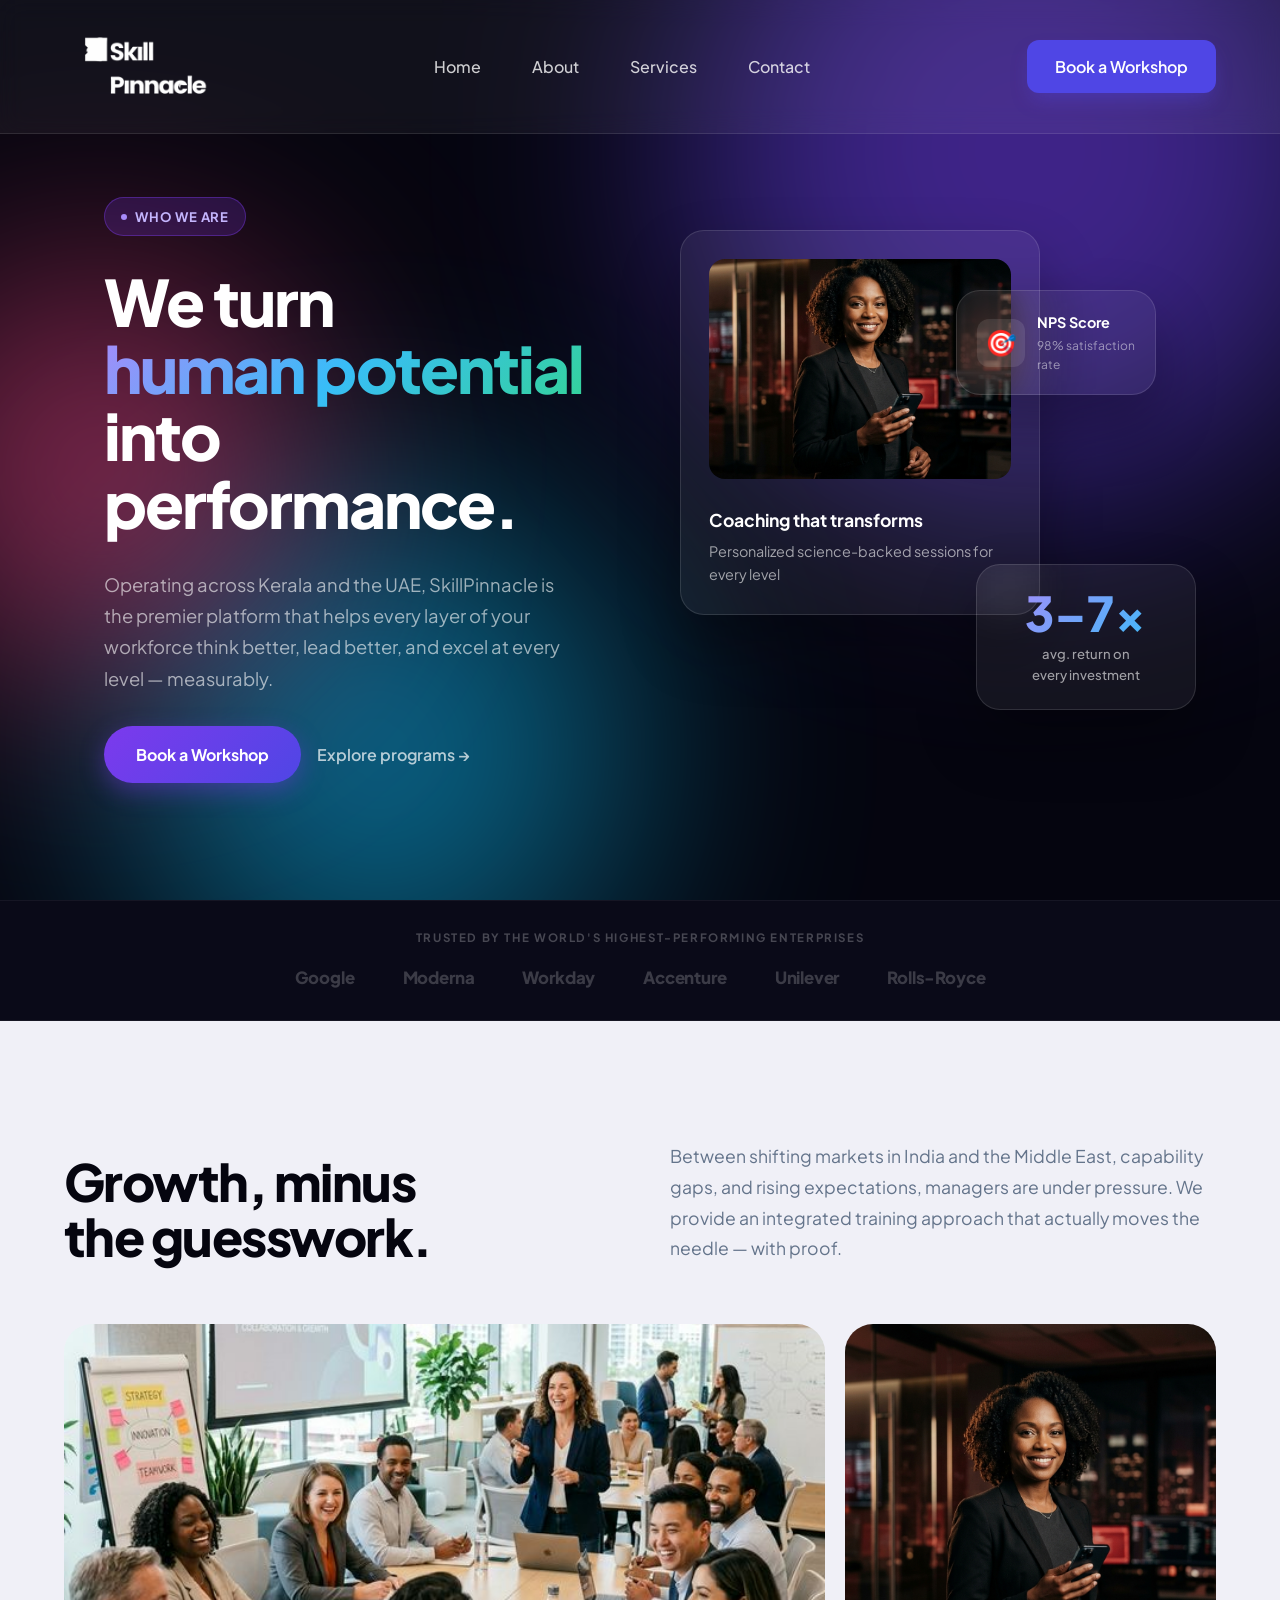
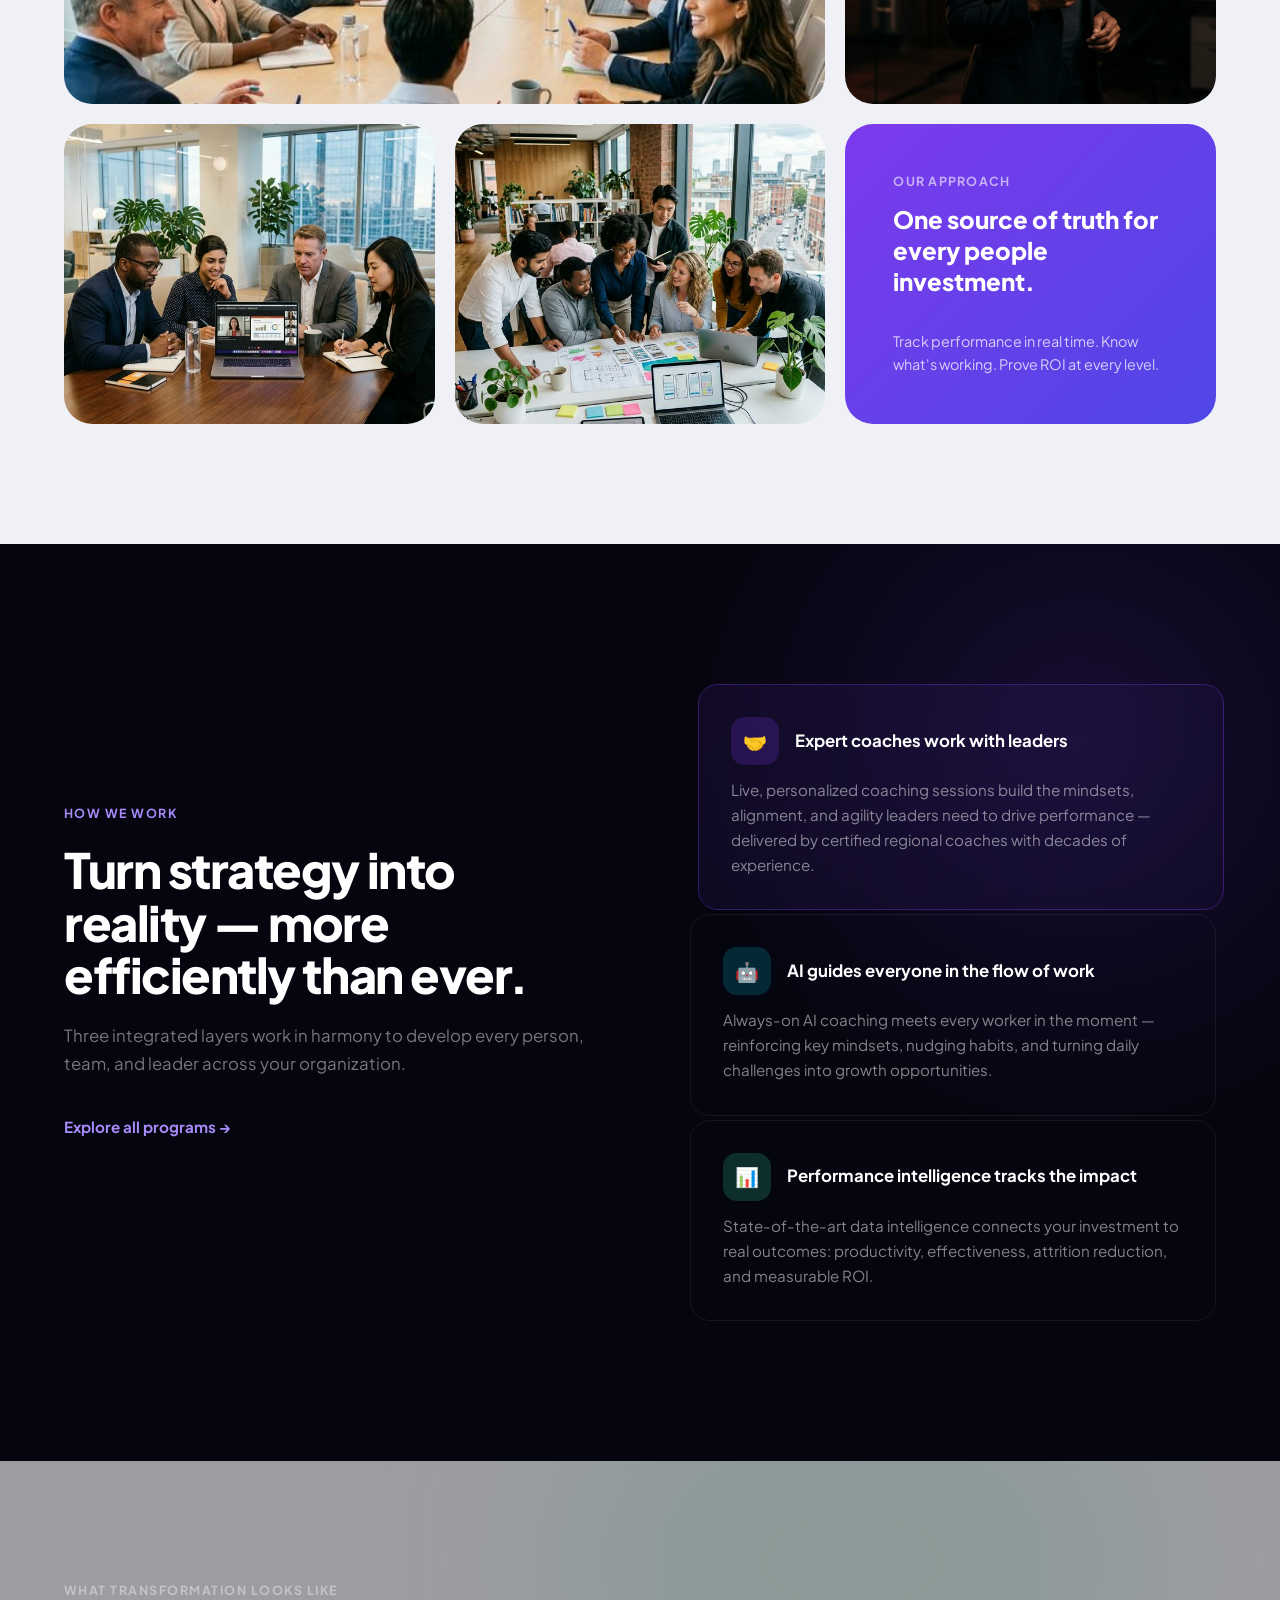
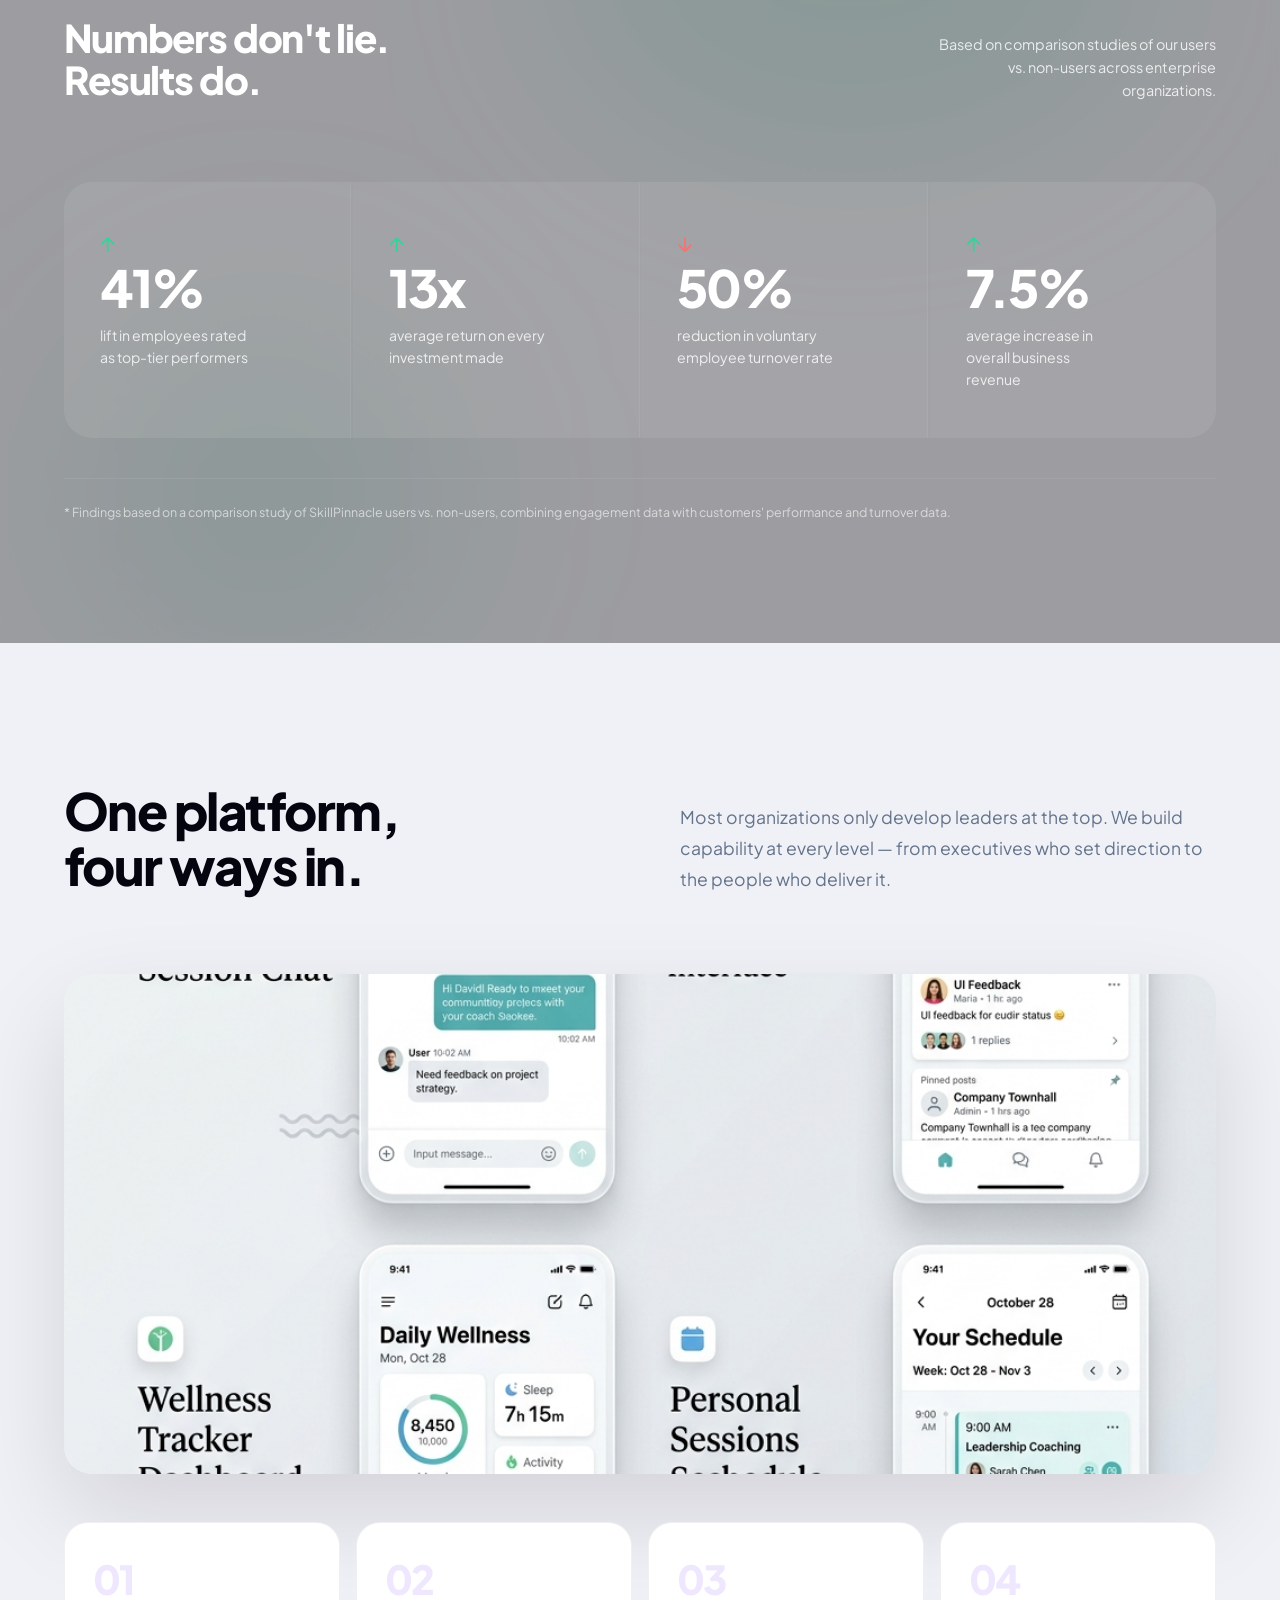
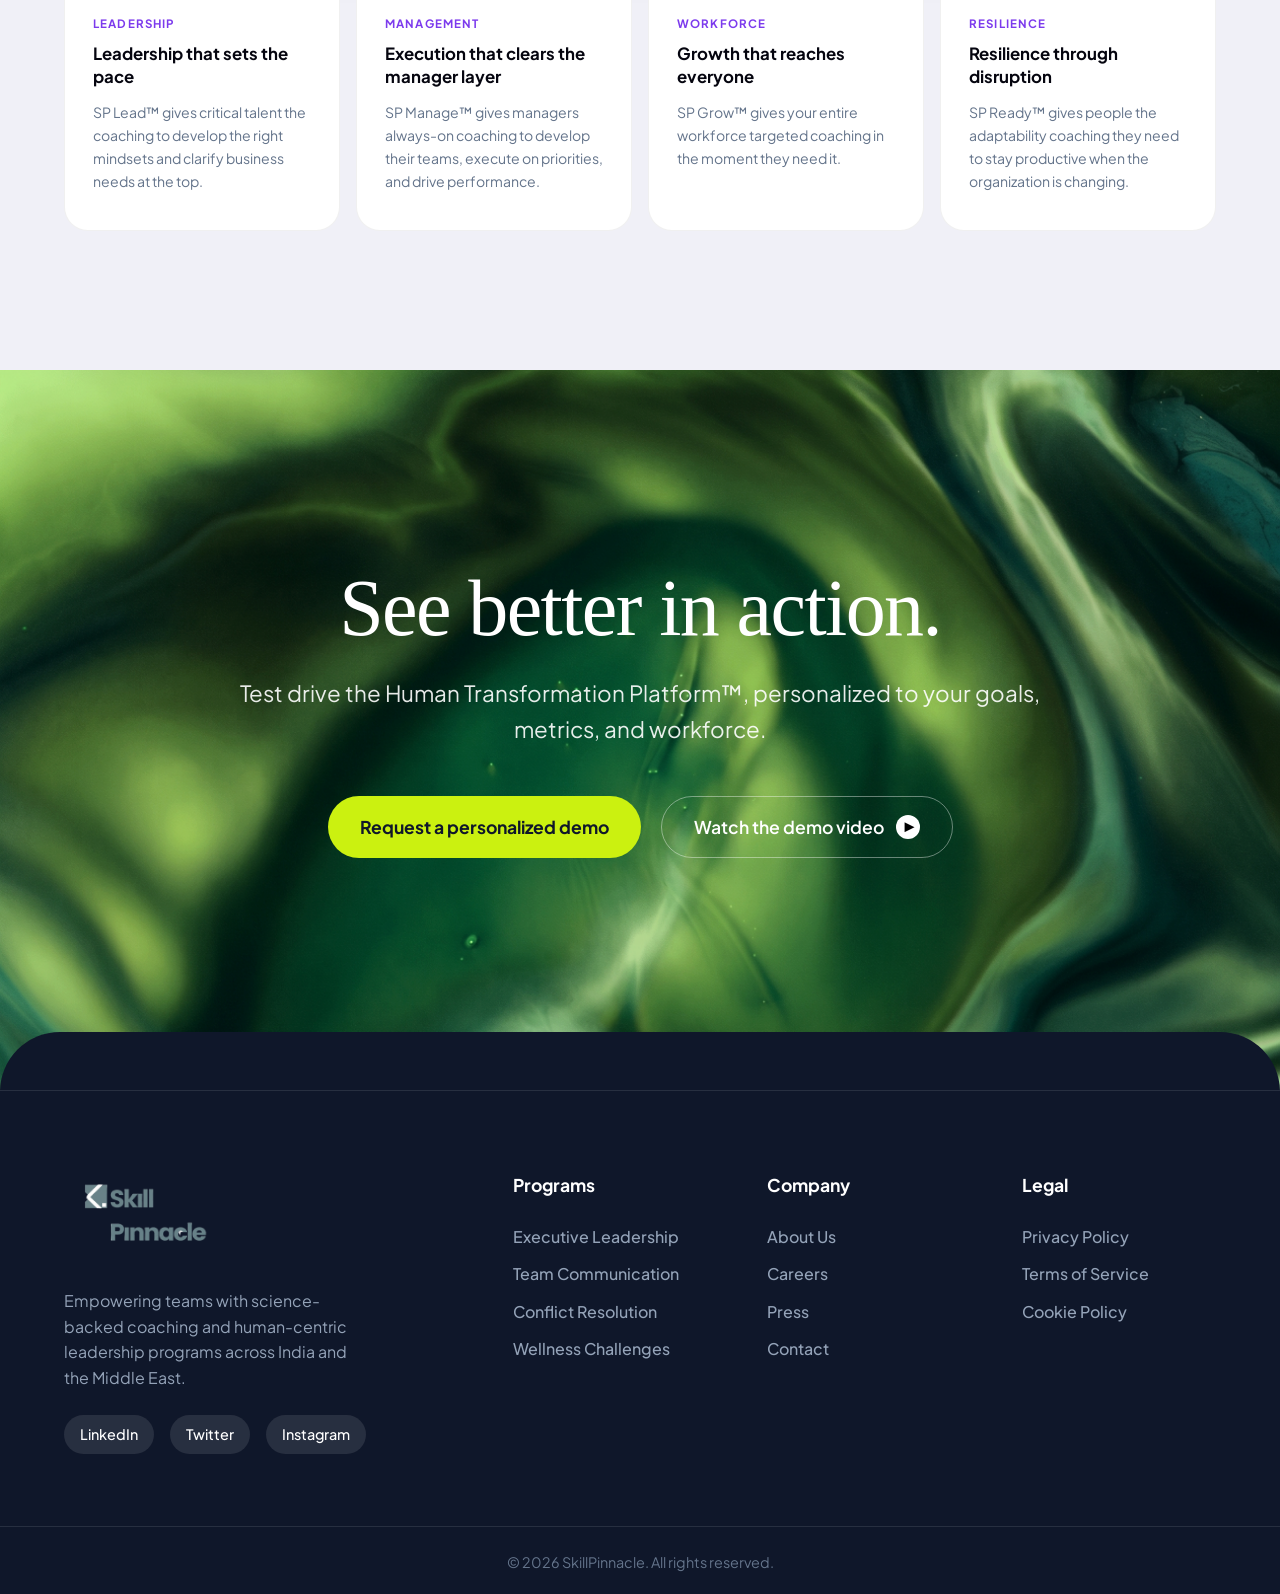
==== commit 3598558e: "Update about.html update" ====
--- a/about.html
+++ b/about.html
@@ -3,18 +3,17 @@
 <head>
     <meta charset="UTF-8">
     <meta name="viewport" content="width=device-width, initial-scale=1.0">
-    <title>About Us | Skill Pinnacle</title>
-    <meta name="description" content="Skill Pinnacle helps organizations build high-performing workforces through science-backed coaching and human-centric leadership programs.">
+    <title>About Us | Corporate Training in Kerala & UAE | SkillPinnacle</title>
+    <meta name="description" content="Discover SkillPinnacle. We help organizations across Kerala and the UAE build high-performing workforces through science-backed coaching and human-centric leadership programs.">
     <link rel="stylesheet" href="style.css">
     <link rel="stylesheet" href="about.css">
     <link href="https://fonts.googleapis.com/css2?family=Plus+Jakarta+Sans:wght@400;500;600;700;800&display=swap" rel="stylesheet">
 </head>
 <body>
 
-    <!-- HEADER -->
     <header class="sticky-header" id="header">
         <a href="index.html" class="logo">
-            <img src="assets/logo.png" alt="Skill Pinnacle" class="logo-img">
+            <img src="assets/logo.png" alt="SkillPinnacle Logo" class="logo-img">
         </a>
         <nav class="main-nav">
             <a href="index.html">Home</a>
@@ -26,22 +25,18 @@
         <div class="cta-buttons">
             <a href="booking.html" class="btn btn-primary">Book a Workshop</a>
         </div>
-        <button class="mobile-menu-btn">
+        <button class="mobile-menu-btn" aria-label="Toggle Navigation">
             <span></span><span></span><span></span>
         </button>
     </header>
 
     <main>
-
-        <!-- ====== HERO ====== -->
         <section class="ab-hero">
-            <!-- Animated background blobs -->
             <div class="ab-hero-blob ab-hero-blob-1"></div>
             <div class="ab-hero-blob ab-hero-blob-2"></div>
             <div class="ab-hero-blob ab-hero-blob-3"></div>
 
             <div class="ab-hero-inner">
-                <!-- Left: Copy -->
                 <div class="ab-hero-left fade-up animate">
                     <div class="ab-pill-badge">
                         <span class="ab-pill-dot"></span>
@@ -53,7 +48,7 @@
                         into performance.
                     </h1>
                     <p class="ab-hero-sub">
-                        Founded by organizational psychologists, Skill Pinnacle is the only platform that helps every layer of your workforce think better, lead better, and excel at every level — measurably.
+                        Operating across Kerala and the UAE, SkillPinnacle is the premier platform that helps every layer of your workforce think better, lead better, and excel at every level — measurably.
                     </p>
                     <div class="ab-hero-actions">
                         <a href="booking.html" class="ab-btn-primary">Book a Workshop</a>
@@ -61,18 +56,15 @@
                     </div>
                 </div>
 
-                <!-- Right: Floating Glass Cards -->
                 <div class="ab-hero-right fade-up animate delay-1">
-                    <!-- Main card with image -->
                     <div class="ab-glass-card ab-card-main">
-                        <img src="assets/about_hero.png" alt="Leadership coaching session">
+                        <img src="assets/about_hero.png" alt="Leadership coaching session at SkillPinnacle">
                         <div class="ab-card-main-body">
                             <h4>Coaching that transforms</h4>
                             <p>Personalized science-backed sessions for every level</p>
                         </div>
                     </div>
 
-                    <!-- Mini badge card -->
                     <div class="ab-glass-card ab-card-mini">
                         <div class="ab-card-mini-icon">🎯</div>
                         <div class="ab-card-mini-text">
@@ -81,7 +73,6 @@
                         </div>
                     </div>
 
-                    <!-- Stat card -->
                     <div class="ab-glass-card ab-card-stat">
                         <div class="ab-card-stat-num">3–7x</div>
                         <div class="ab-card-stat-lbl">avg. return on<br>every investment</div>
@@ -90,51 +81,41 @@
             </div>
         </section>
 
-        <!-- ====== LOGO TICKER ====== -->
         <section class="ab-ticker-section">
             <p class="ab-ticker-label">TRUSTED BY THE WORLD'S HIGHEST-PERFORMING ENTERPRISES</p>
             <div class="ab-ticker-logos">
                 <span class="ab-t-logo">Google</span>
-                <span class="ab-t-logo">moderna</span>
-                <span class="ab-t-logo">workday.</span>
+                <span class="ab-t-logo">Moderna</span>
+                <span class="ab-t-logo">Workday</span>
                 <span class="ab-t-logo">Accenture</span>
                 <span class="ab-t-logo">Unilever</span>
                 <span class="ab-t-logo">Rolls-Royce</span>
             </div>
         </section>
 
-        <!-- ====== BENTO EDITORIAL ====== -->
         <section class="ab-bento-section">
             <div class="ab-bento-header">
                 <h2 class="ab-bento-title fade-up animate">Growth, minus<br>the guesswork.</h2>
-                <p class="ab-bento-desc fade-up animate delay-1">Between AI pivots, capability gaps, and rising expectations, people managers are under more pressure than ever. We give them a single, integrated platform that actually moves the needle — with proof.</p>
+                <p class="ab-bento-desc fade-up animate delay-1">Between shifting markets in India and the Middle East, capability gaps, and rising expectations, managers are under pressure. We provide an integrated training approach that actually moves the needle — with proof.</p>
             </div>
 
             <div class="ab-bento-grid fade-up animate delay-1">
-                <!-- Large wide image -->
                 <div class="ab-bento-item ab-bento-item-1">
-                    <img src="assets/workshop_1.png" alt="Team workshop">
+                    <img src="assets/workshop_1.png" alt="Team workshop in Dubai">
                     <div class="ab-bento-overlay"><span>🤝 Expert-Led Workshops</span></div>
                 </div>
-
-                <!-- Tall right image -->
                 <div class="ab-bento-item ab-bento-item-2">
-                    <img src="assets/about_hero.png" alt="Coaching">
+                    <img src="assets/about_hero.png" alt="1-on-1 Coaching">
                     <div class="ab-bento-overlay"><span>🧠 1-on-1 Coaching</span></div>
                 </div>
-
-                <!-- Bottom row -->
                 <div class="ab-bento-item ab-bento-item-3">
-                    <img src="assets/amp_card_1_1775747048935.png" alt="Online training">
+                    <img src="assets/amp_card_1_1775747048935.png" alt="Online virtual training">
                     <div class="ab-bento-overlay"><span>📊 Online Trainings</span></div>
                 </div>
-
                 <div class="ab-bento-item ab-bento-item-4">
-                    <img src="assets/team_communication.png" alt="Team communication">
+                    <img src="assets/team_communication.png" alt="Corporate team communication setup">
                     <div class="ab-bento-overlay"><span>💬 Team Communication</span></div>
                 </div>
-
-                <!-- Callout card -->
                 <div class="ab-bento-callout ab-bento-item-5">
                     <div>
                         <p class="ab-bc-eyebrow">Our Approach</p>
@@ -145,7 +126,6 @@
             </div>
         </section>
 
-        <!-- ====== STRATEGY SECTION ====== -->
         <section class="ab-strategy-section">
             <div class="ab-strategy-inner">
                 <div class="ab-strategy-left-content fade-up animate">
@@ -161,7 +141,7 @@
                             <div class="ab-si-icon purple">🤝</div>
                             <h4>Expert coaches work with leaders</h4>
                         </div>
-                        <p>Live, personalized coaching sessions build the mindsets, alignment, and agility leaders need to drive performance — delivered by certified coaches with 20+ years experience.</p>
+                        <p>Live, personalized coaching sessions build the mindsets, alignment, and agility leaders need to drive performance — delivered by certified regional coaches with decades of experience.</p>
                     </div>
 
                     <div class="ab-strategy-item">
@@ -177,13 +157,12 @@
                             <div class="ab-si-icon green">📊</div>
                             <h4>Performance intelligence tracks the impact</h4>
                         </div>
-                        <p>State-of-the-art data intelligence connects your investment to real outcomes: productivity, effectiveness, attrition reduction, and measurable ROI on every program.</p>
-                    </div>
-                </div>
-            </div>
-        </section>
-
-        <!-- ====== STATS BANNER ====== -->
+                        <p>State-of-the-art data intelligence connects your investment to real outcomes: productivity, effectiveness, attrition reduction, and measurable ROI.</p>
+                    </div>
+                </div>
+            </div>
+        </section>
+
         <section class="ab-stats-section">
             <video autoplay loop muted playsinline class="ab-stats-bg">
                 <source src="assets/nbg.mp4" type="video/mp4">
@@ -198,7 +177,7 @@
                         <p class="ab-stats-eyebrow">What transformation looks like</p>
                         <h2 class="ab-stats-title">Numbers don't lie.<br>Results do.</h2>
                     </div>
-                    <p class="ab-stats-right-note">Based on comparison studies of our users vs. non-users across 500+ enterprise organizations.</p>
+                    <p class="ab-stats-right-note">Based on comparison studies of our users vs. non-users across enterprise organizations.</p>
                 </div>
 
                 <div class="ab-stats-grid">
@@ -224,20 +203,19 @@
                     </div>
                 </div>
 
-                <p class="ab-stats-footnote">* Findings based on a comparison study of Skill Pinnacle users vs. non-users, combining engagement data with customers' performance and turnover data.</p>
-            </div>
-        </section>
-
-        <!-- ====== PLATFORM SECTION ====== -->
+                <p class="ab-stats-footnote">* Findings based on a comparison study of SkillPinnacle users vs. non-users, combining engagement data with customers' performance and turnover data.</p>
+            </div>
+        </section>
+
         <section class="ab-platform-section">
             <div class="ab-platform-inner">
                 <div class="ab-platform-header">
                     <h2 class="ab-platform-headline fade-up animate">One platform,<br>four ways in.</h2>
-                    <p class="ab-platform-desc fade-up animate delay-1">Most organizations only develop leaders at the top and hope performance trickles down. We build capability at every level — from executives who set direction to the people who deliver it.</p>
+                    <p class="ab-platform-desc fade-up animate delay-1">Most organizations only develop leaders at the top. We build capability at every level — from executives who set direction to the people who deliver it.</p>
                 </div>
 
                 <div class="ab-platform-image fade-up animate">
-                    <img src="assets/about_platform.png" alt="Skill Pinnacle platform interface">
+                    <img src="assets/about_platform.png" alt="SkillPinnacle platform interface">
                 </div>
 
                 <div class="ab-feat-grid">
@@ -245,7 +223,7 @@
                         <div class="ab-feat-num">01</div>
                         <div class="ab-feat-tag">Leadership</div>
                         <h4>Leadership that sets the pace</h4>
-                        <p>SP Lead™ gives critical talent the coaching and AI support to develop the right mindsets and clarify business needs at the top.</p>
+                        <p>SP Lead™ gives critical talent the coaching to develop the right mindsets and clarify business needs at the top.</p>
                     </div>
                     <div class="ab-feat-card fade-up animate delay-1">
                         <div class="ab-feat-num">02</div>
@@ -257,57 +235,20 @@
                         <div class="ab-feat-num">03</div>
                         <div class="ab-feat-tag">Workforce</div>
                         <h4>Growth that reaches everyone</h4>
-                        <p>SP Grow™ gives your entire workforce AI coaching in the moment they need it, tied directly to the skills your business requires.</p>
+                        <p>SP Grow™ gives your entire workforce targeted coaching in the moment they need it.</p>
                     </div>
                     <div class="ab-feat-card fade-up animate delay-3">
                         <div class="ab-feat-num">04</div>
                         <div class="ab-feat-tag">Resilience</div>
-                        <h4>Resilience that holds through disruption</h4>
-                        <p>SP Ready™ gives people the adaptability coaching they need to stay productive when the organization is changing around them.</p>
-                    </div>
-                </div>
-            </div>
-        </section>
-
-        <!-- ====== TEAM SECTION ====== -->
-        <section class="ab-team-section">
-            <div class="ab-team-inner">
-                <div class="ab-team-header fade-up animate">
-                    <p class="ab-section-eyebrow">Our People</p>
-                    <h2 class="ab-team-title">The minds behind the mission</h2>
-                </div>
-                <div class="ab-team-grid">
-                    <div class="ab-team-card fade-up animate">
-                        <img src="https://i.pravatar.cc/400?img=11" alt="Marcus Reed" class="ab-team-img">
-                        <div class="ab-team-info">
-                            <h4>Marcus Reed</h4>
-                            <p>Founder & CEO — Organizational Psychologist</p>
-                            <span class="ab-team-tag">Executive</span>
-                        </div>
-                    </div>
-                    <div class="ab-team-card fade-up animate delay-1">
-                        <img src="https://i.pravatar.cc/400?img=47" alt="Dr. Sarah Jenks" class="ab-team-img">
-                        <div class="ab-team-info">
-                            <h4>Dr. Sarah Jenks</h4>
-                            <p>Head of Curriculum — Behavioral Science PhD</p>
-                            <span class="ab-team-tag">Research</span>
-                        </div>
-                    </div>
-                    <div class="ab-team-card fade-up animate delay-2">
-                        <img src="https://i.pravatar.cc/400?img=32" alt="David L." class="ab-team-img">
-                        <div class="ab-team-info">
-                            <h4>David Laroche</h4>
-                            <p>Lead Consultant — Executive Coach</p>
-                            <span class="ab-team-tag">Coaching</span>
-                        </div>
-                    </div>
-                </div>
-            </div>
-        </section>
-
-        <!-- ====== NPS CTA ====== -->
+                        <h4>Resilience through disruption</h4>
+                        <p>SP Ready™ gives people the adaptability coaching they need to stay productive when the organization is changing.</p>
+                    </div>
+                </div>
+            </div>
+        </section>
+
         <section class="nps-cta-layer">
-            <img src="assets/footerbg.png" alt="" class="nps-bg-video">
+            <img src="assets/footerbg.png" alt="SkillPinnacle Transform Background" class="nps-bg-video">
             <div class="nps-cta-content text-center fade-up animate">
                 <h2 class="nps-heading">See better in action.</h2>
                 <p class="nps-sub">Test drive the Human Transformation Platform™, personalized to your goals, metrics, and workforce.</p>
@@ -321,14 +262,13 @@
 
     </main>
 
-    <!-- FOOTER -->
     <footer class="site-footer">
         <div class="max-w footer-grid">
             <div class="footer-col brand-col">
                 <a href="index.html" class="logo">
-                    <img src="assets/logo.png" alt="Skill Pinnacle" class="logo-img">
+                    <img src="assets/logo.png" alt="SkillPinnacle Logo" class="logo-img">
                 </a>
-                <p>Empowering teams with science-backed coaching and human-centric leadership programs.</p>
+                <p>Empowering teams with science-backed coaching and human-centric leadership programs across India and the Middle East.</p>
                 <div class="social-links">
                     <a href="#">LinkedIn</a>
                     <a href="#">Twitter</a>
@@ -357,13 +297,12 @@
             </div>
         </div>
         <div class="footer-bottom max-w">
-            <p>&copy; 2026 Skill Pinnacle. All rights reserved.</p>
+            <p>&copy; 2026 SkillPinnacle. All rights reserved.</p>
         </div>
     </footer>
 
     <script src="script.js"></script>
     <script>
-        // Count-up on scroll
         const counters = document.querySelectorAll('.ab-count-up');
         const obs = new IntersectionObserver((entries) => {
             entries.forEach(entry => {
@@ -381,7 +320,6 @@
         }, { threshold: 0.5 });
         counters.forEach(c => obs.observe(c));
 
-        // Strategy items hover interaction
         document.querySelectorAll('.ab-strategy-item').forEach(item => {
             item.addEventListener('mouseenter', () => {
                 document.querySelectorAll('.ab-strategy-item').forEach(i => i.classList.remove('active-item'));
--- a/about.css
+++ b/about.css
@@ -0,0 +1,775 @@
+/* ============================================
+   ABOUT PAGE — Premium Redesign
+   ============================================ */
+
+/* ---- HERO ---- */
+.ab-hero {
+    min-height: 100vh;
+    background: #05050f;
+    position: relative;
+    display: flex;
+    align-items: center;
+    overflow: hidden;
+    padding-top: 80px;
+}
+
+/* Animated mesh gradient blobs */
+.ab-hero-blob {
+    position: absolute;
+    border-radius: 50%;
+    filter: blur(120px);
+    opacity: 0.55;
+    animation: blobFloat 8s ease-in-out infinite;
+}
+.ab-hero-blob-1 {
+    width: 700px; height: 700px;
+    background: radial-gradient(circle, #7c3aed, #4f46e5);
+    top: -200px; right: -100px;
+    animation-delay: 0s;
+}
+.ab-hero-blob-2 {
+    width: 500px; height: 500px;
+    background: radial-gradient(circle, #0ea5e9, #06b6d4);
+    bottom: -100px; left: 10%;
+    animation-delay: -3s;
+}
+.ab-hero-blob-3 {
+    width: 400px; height: 400px;
+    background: radial-gradient(circle, #ec4899, #f43f5e);
+    top: 30%; left: -100px;
+    animation-delay: -5s;
+}
+@keyframes blobFloat {
+    0%, 100% { transform: translate(0, 0) scale(1); }
+    33% { transform: translate(30px, -40px) scale(1.05); }
+    66% { transform: translate(-20px, 20px) scale(0.97); }
+}
+
+.ab-hero-inner {
+    position: relative;
+    z-index: 5;
+    max-width: 1200px;
+    margin: 0 auto;
+    padding: 0 5%;
+    display: grid;
+    grid-template-columns: 1fr 1fr;
+    gap: 80px;
+    align-items: center;
+    width: 100%;
+}
+
+.ab-hero-left { display: flex; flex-direction: column; gap: 32px; }
+
+.ab-pill-badge {
+    display: inline-flex;
+    align-items: center;
+    gap: 8px;
+    background: rgba(124, 58, 237, 0.2);
+    border: 1px solid rgba(124, 58, 237, 0.4);
+    color: #c4b5fd;
+    font-size: 0.82rem;
+    font-weight: 700;
+    letter-spacing: 0.06em;
+    padding: 8px 16px;
+    border-radius: 50px;
+    width: fit-content;
+    backdrop-filter: blur(10px);
+}
+.ab-pill-dot {
+    width: 6px; height: 6px;
+    background: #a78bfa;
+    border-radius: 50%;
+    animation: pulse-dot 2s ease infinite;
+}
+@keyframes pulse-dot {
+    0%, 100% { opacity: 1; transform: scale(1); }
+    50% { opacity: 0.5; transform: scale(1.5); }
+}
+
+.ab-hero-headline {
+    font-size: clamp(3rem, 5vw, 5.5rem);
+    font-weight: 800;
+    color: white;
+    line-height: 1.05;
+    letter-spacing: -0.03em;
+    margin: 0;
+}
+.ab-hero-headline .ab-gradient-word {
+    background: linear-gradient(135deg, #a78bfa, #38bdf8, #34d399);
+    -webkit-background-clip: text;
+    -webkit-text-fill-color: transparent;
+    background-clip: text;
+}
+
+.ab-hero-sub {
+    font-size: 1.15rem;
+    color: rgba(255,255,255,0.6);
+    line-height: 1.7;
+    max-width: 460px;
+    margin: 0;
+}
+
+.ab-hero-actions {
+    display: flex;
+    gap: 16px;
+    align-items: center;
+    flex-wrap: wrap;
+}
+.ab-btn-primary {
+    background: linear-gradient(135deg, #7c3aed, #4f46e5);
+    color: white;
+    padding: 16px 32px;
+    border-radius: 50px;
+    font-weight: 700;
+    font-size: 1rem;
+    transition: all 0.3s;
+    box-shadow: 0 8px 24px rgba(124, 58, 237, 0.4);
+    display: inline-block;
+}
+.ab-btn-primary:hover {
+    transform: translateY(-3px);
+    box-shadow: 0 16px 40px rgba(124, 58, 237, 0.5);
+}
+.ab-btn-ghost {
+    color: rgba(255,255,255,0.7);
+    font-weight: 600;
+    font-size: 1rem;
+    display: inline-flex;
+    align-items: center;
+    gap: 8px;
+    transition: all 0.3s;
+    padding: 16px 0;
+}
+.ab-btn-ghost:hover { color: white; gap: 14px; }
+
+/* Hero right — glass card stack */
+.ab-hero-right { position: relative; height: 520px; }
+
+.ab-glass-card {
+    background: rgba(255,255,255,0.06);
+    backdrop-filter: blur(20px);
+    -webkit-backdrop-filter: blur(20px);
+    border: 1px solid rgba(255,255,255,0.12);
+    border-radius: 24px;
+    padding: 28px;
+    position: absolute;
+    box-shadow: 0 30px 60px rgba(0,0,0,0.3);
+    transition: transform 0.4s ease;
+}
+.ab-glass-card:hover { transform: translateY(-8px) scale(1.02); }
+
+.ab-card-main {
+    width: 360px;
+    top: 0; left: 0;
+}
+.ab-card-main img {
+    width: 100%; height: 220px;
+    object-fit: cover; border-radius: 16px;
+    margin-bottom: 20px;
+}
+.ab-card-main-body { color: white; }
+.ab-card-main-body h4 { font-size: 1.1rem; font-weight: 700; margin-bottom: 6px; }
+.ab-card-main-body p { font-size: 0.9rem; color: rgba(255,255,255,0.6); }
+
+.ab-card-stat {
+    width: 220px;
+    bottom: 40px; right: -20px;
+    padding: 24px;
+    text-align: center;
+}
+.ab-card-stat-num {
+    font-size: 3rem;
+    font-weight: 800;
+    background: linear-gradient(135deg, #a78bfa, #38bdf8);
+    -webkit-background-clip: text;
+    -webkit-text-fill-color: transparent;
+    background-clip: text;
+    line-height: 1;
+    margin-bottom: 6px;
+}
+.ab-card-stat-lbl { font-size: 0.82rem; color: rgba(255,255,255,0.6); font-weight: 500; }
+
+.ab-card-mini {
+    width: 200px;
+    top: 60px; right: 20px;
+    padding: 20px;
+    display: flex;
+    align-items: center;
+    gap: 12px;
+}
+.ab-card-mini-icon {
+    font-size: 1.6rem;
+    width: 48px; height: 48px;
+    background: rgba(255,255,255,0.1);
+    border-radius: 12px;
+    display: flex; align-items: center; justify-content: center;
+    flex-shrink: 0;
+}
+.ab-card-mini-text h5 { font-size: 0.9rem; font-weight: 700; color: white; margin-bottom: 2px; }
+.ab-card-mini-text p { font-size: 0.75rem; color: rgba(255,255,255,0.5); }
+
+/* ---- TICKER ---- */
+.ab-ticker-section {
+    background: #0a0a18;
+    border-top: 1px solid rgba(255,255,255,0.05);
+    border-bottom: 1px solid rgba(255,255,255,0.05);
+    padding: 28px 5%;
+}
+.ab-ticker-label {
+    text-align: center;
+    font-size: 0.72rem;
+    font-weight: 700;
+    letter-spacing: 0.14em;
+    color: rgba(255,255,255,0.25);
+    margin-bottom: 18px;
+}
+.ab-ticker-logos {
+    display: flex;
+    justify-content: center;
+    align-items: center;
+    gap: 48px;
+    flex-wrap: wrap;
+}
+.ab-t-logo {
+    font-size: 1.05rem;
+    font-weight: 800;
+    color: rgba(255,255,255,0.2);
+    letter-spacing: -0.01em;
+    transition: color 0.3s;
+    white-space: nowrap;
+}
+.ab-t-logo:hover { color: rgba(255,255,255,0.6); }
+
+/* ---- EDITORIAL / BENTO SECTION ---- */
+.ab-bento-section {
+    background: #f0f0f7;
+    padding: 120px 5%;
+}
+.ab-bento-header {
+    max-width: 1200px;
+    margin: 0 auto 60px;
+    display: grid;
+    grid-template-columns: 1fr 1fr;
+    gap: 60px;
+    align-items: end;
+}
+.ab-bento-title {
+    font-size: clamp(2.8rem, 4vw, 4rem);
+    font-weight: 800;
+    color: #05050f;
+    letter-spacing: -0.03em;
+    line-height: 1.08;
+}
+.ab-bento-desc {
+    font-size: 1.1rem;
+    color: #64748b;
+    line-height: 1.75;
+}
+
+/* Bento grid */
+.ab-bento-grid {
+    max-width: 1200px;
+    margin: 0 auto;
+    display: grid;
+    grid-template-columns: repeat(3, 1fr);
+    grid-template-rows: auto auto;
+    gap: 20px;
+}
+.ab-bento-item {
+    border-radius: 28px;
+    overflow: hidden;
+    position: relative;
+    transition: transform 0.4s cubic-bezier(0.165,0.84,0.44,1);
+}
+.ab-bento-item:hover { transform: translateY(-6px); }
+
+.ab-bento-item img {
+    width: 100%; height: 100%;
+    object-fit: cover; display: block;
+}
+
+.ab-bento-item-1 { grid-column: span 2; height: 380px; }
+.ab-bento-item-2 { grid-column: span 1; height: 380px; }
+.ab-bento-item-3 { grid-column: span 1; height: 300px; }
+.ab-bento-item-4 { grid-column: span 1; height: 300px; }
+.ab-bento-item-5 { grid-column: span 1; height: 300px; }
+
+/* Overlay on bento */
+.ab-bento-overlay {
+    position: absolute;
+    inset: 0;
+    background: linear-gradient(to top, rgba(5,5,15,0.7) 0%, transparent 60%);
+    display: flex;
+    align-items: flex-end;
+    padding: 28px;
+    opacity: 0;
+    transition: opacity 0.4s;
+}
+.ab-bento-item:hover .ab-bento-overlay { opacity: 1; }
+.ab-bento-overlay span {
+    color: white;
+    font-size: 0.9rem;
+    font-weight: 700;
+    letter-spacing: 0.05em;
+}
+
+/* Callout card within bento */
+.ab-bento-callout {
+    background: linear-gradient(135deg, #7c3aed, #4f46e5);
+    border-radius: 28px;
+    padding: 48px;
+    color: white;
+    display: flex;
+    flex-direction: column;
+    justify-content: space-between;
+    grid-column: span 1;
+    height: 300px;
+}
+.ab-bento-callout .ab-bc-eyebrow {
+    font-size: 0.78rem;
+    font-weight: 700;
+    letter-spacing: 0.1em;
+    text-transform: uppercase;
+    color: rgba(255,255,255,0.6);
+    margin-bottom: 12px;
+}
+.ab-bento-callout h3 {
+    font-size: 1.5rem;
+    font-weight: 800;
+    line-height: 1.3;
+    margin-bottom: 0;
+}
+.ab-bento-callout p {
+    font-size: 0.9rem;
+    color: rgba(255,255,255,0.75);
+    line-height: 1.6;
+}
+
+/* ---- STRATEGY SECTION ---- */
+.ab-strategy-section {
+    background: #05050f;
+    padding: 140px 5%;
+    position: relative;
+    overflow: hidden;
+}
+.ab-strategy-section::before {
+    content: '';
+    position: absolute;
+    width: 800px; height: 800px;
+    border-radius: 50%;
+    background: radial-gradient(circle, rgba(124,58,237,0.15), transparent 70%);
+    top: -200px; right: -200px;
+    pointer-events: none;
+}
+.ab-strategy-inner {
+    max-width: 1200px;
+    margin: 0 auto;
+    display: grid;
+    grid-template-columns: 1fr 1fr;
+    gap: 100px;
+    align-items: start;
+    position: relative;
+    z-index: 2;
+}
+.ab-strategy-left-content { position: sticky; top: 120px; }
+.ab-strategy-eyebrow {
+    font-size: 0.78rem;
+    font-weight: 700;
+    letter-spacing: 0.12em;
+    text-transform: uppercase;
+    color: #a78bfa;
+    margin-bottom: 20px;
+}
+.ab-strategy-headline {
+    font-size: clamp(2.5rem, 3.8vw, 4rem);
+    font-weight: 800;
+    color: white;
+    line-height: 1.08;
+    letter-spacing: -0.03em;
+}
+.ab-strategy-subtext {
+    font-size: 1.05rem;
+    color: rgba(255,255,255,0.45);
+    line-height: 1.7;
+    margin-top: 20px;
+}
+.ab-strategy-cta {
+    display: inline-flex;
+    align-items: center;
+    gap: 10px;
+    margin-top: 36px;
+    color: #a78bfa;
+    font-weight: 700;
+    font-size: 0.95rem;
+    transition: gap 0.3s;
+}
+.ab-strategy-cta:hover { gap: 16px; }
+
+.ab-strategy-items { display: flex; flex-direction: column; gap: 4px; }
+.ab-strategy-item {
+    border: 1px solid rgba(255,255,255,0.07);
+    border-radius: 20px;
+    padding: 32px;
+    cursor: pointer;
+    transition: all 0.3s;
+    position: relative;
+    overflow: hidden;
+}
+.ab-strategy-item::before {
+    content: '';
+    position: absolute;
+    inset: 0;
+    background: linear-gradient(135deg, rgba(124,58,237,0.1), rgba(79,70,229,0.05));
+    opacity: 0;
+    transition: opacity 0.3s;
+}
+.ab-strategy-item:hover::before, .ab-strategy-item.active-item::before { opacity: 1; }
+.ab-strategy-item:hover, .ab-strategy-item.active-item {
+    border-color: rgba(124,58,237,0.4);
+    transform: translateX(8px);
+}
+.ab-si-top {
+    display: flex;
+    align-items: center;
+    gap: 16px;
+    margin-bottom: 12px;
+    position: relative;
+    z-index: 1;
+}
+.ab-si-icon {
+    width: 48px; height: 48px;
+    border-radius: 14px;
+    display: flex; align-items: center; justify-content: center;
+    font-size: 1.2rem;
+    flex-shrink: 0;
+}
+.ab-si-icon.purple { background: rgba(124,58,237,0.2); }
+.ab-si-icon.teal   { background: rgba(6,182,212,0.2); }
+.ab-si-icon.green  { background: rgba(52,211,153,0.2); }
+.ab-si-top h4 { font-size: 1.05rem; font-weight: 700; color: white; margin: 0; }
+.ab-strategy-item p {
+    font-size: 0.95rem;
+    color: rgba(255,255,255,0.5);
+    line-height: 1.65;
+    position: relative;
+    z-index: 1;
+    margin: 0;
+}
+
+/* ---- STATS SECTION ---- */
+.ab-stats-section {
+    position: relative;
+    overflow: hidden;
+    padding: 120px 5%;
+}
+.ab-stats-bg {
+    position: absolute;
+    inset: 0;
+    width: 100%;
+    height: 100%;
+    object-fit: cover;
+    z-index: 0;
+}
+.ab-stats-overlay {
+    position: absolute;
+    inset: 0;
+    background: rgba(10, 10, 20, 0.4); /* Subtle dark tint */
+    backdrop-filter: blur(4px); /* Reduced for more clarity */
+    -webkit-backdrop-filter: blur(4px);
+    z-index: 1;
+}
+.ab-stats-glow {
+    position: absolute;
+    border-radius: 50%;
+    filter: blur(100px);
+    pointer-events: none;
+}
+.ab-stats-glow-1 {
+    width: 600px; height: 400px;
+    background: rgba(52,211,153,0.15);
+    top: -100px; right: 10%;
+}
+.ab-stats-glow-2 {
+    width: 400px; height: 400px;
+    background: rgba(16,185,129,0.1);
+    bottom: -50px; left: 5%;
+}
+.ab-stats-inner {
+    max-width: 1200px;
+    margin: 0 auto;
+    position: relative;
+    z-index: 2;
+}
+.ab-stats-top {
+    display: flex;
+    justify-content: space-between;
+    align-items: flex-end;
+    margin-bottom: 80px;
+}
+.ab-stats-eyebrow {
+    font-size: 0.78rem;
+    font-weight: 700;
+    letter-spacing: 0.12em;
+    text-transform: uppercase;
+    color: rgba(255,255,255,0.4);
+    margin-bottom: 16px;
+}
+.ab-stats-title {
+    font-size: clamp(2rem, 3vw, 2.8rem);
+    font-weight: 800;
+    color: white;
+    letter-spacing: -0.03em;
+    line-height: 1.1;
+}
+.ab-stats-right-note {
+    max-width: 280px;
+    font-size: 0.9rem;
+    color: rgb(255 255 255 / 82%);
+    line-height: 1.6;
+    text-align: right;
+}
+.ab-stats-grid {
+    display: grid;
+    grid-template-columns: repeat(4, 1fr);
+    gap: 2px;
+    background: rgba(255,255,255,0.06);
+    border-radius: 28px;
+    overflow: hidden;
+    margin-bottom: 40px;
+}
+.ab-stat-item {
+    background: rgba(255,255,255,0.03);
+    padding: 48px 36px;
+    border-right: 1px solid rgba(255,255,255,0.06);
+    transition: background 0.3s;
+}
+.ab-stat-item:last-child { border-right: none; }
+.ab-stat-item:hover { background: rgba(255,255,255,0.07); }
+
+.ab-stat-arrow {
+    font-size: 1.5rem;
+    color: #34d399;
+    margin-bottom: 8px;
+    line-height: 1;
+}
+.ab-stat-arrow.down { color: #f87171; }
+.ab-stat-num {
+    font-size: clamp(3rem, 4vw, 4.5rem);
+    font-weight: 800;
+    color: white;
+    letter-spacing: -0.04em;
+    line-height: 1;
+    margin-bottom: 12px;
+}
+.ab-stat-desc {
+    font-size: 0.88rem;
+    color: rgb(255 255 255 / 82%);
+    line-height: 1.55;
+    max-width: 160px;
+}
+.ab-stats-footnote {
+    font-size: 0.78rem;
+    color: rgb(255 255 255 / 62%);
+    line-height: 1.6;
+    border-top: 1px solid rgba(255,255,255,0.07);
+    padding-top: 24px;
+}
+
+/* ---- PLATFORM / FEATURES ---- */
+.ab-platform-section {
+    background: #f0f0f7;
+    padding: 140px 5%;
+}
+.ab-platform-inner { max-width: 1200px; margin: 0 auto; }
+.ab-platform-header {
+    display: grid;
+    grid-template-columns: 1fr 1fr;
+    gap: 80px;
+    align-items: end;
+    margin-bottom: 80px;
+}
+.ab-platform-headline {
+    font-size: clamp(2.8rem, 4vw, 4rem);
+    font-weight: 800;
+    color: #05050f;
+    letter-spacing: -0.03em;
+    line-height: 1.08;
+}
+.ab-platform-desc {
+    font-size: 1.1rem;
+    color: #64748b;
+    line-height: 1.75;
+}
+
+/* Full-bleed image */
+.ab-platform-image {
+    border-radius: 28px;
+    overflow: hidden;
+    margin-bottom: 48px;
+    box-shadow: 0 40px 100px rgba(0,0,0,0.12);
+    height: 500px;
+}
+.ab-platform-image img {
+    width: 100%; height: 100%;
+    object-fit: cover; display: block;
+}
+
+/* Feature card grid */
+.ab-feat-grid {
+    display: grid;
+    grid-template-columns: repeat(4, 1fr);
+    gap: 16px;
+}
+.ab-feat-card {
+    background: white;
+    border-radius: 24px;
+    padding: 36px 28px;
+    border: 1px solid rgba(0,0,0,0.06);
+    transition: all 0.35s cubic-bezier(0.165,0.84,0.44,1);
+    position: relative;
+    overflow: hidden;
+}
+.ab-feat-card::before {
+    content: '';
+    position: absolute;
+    top: 0; left: 0; right: 0;
+    height: 3px;
+    background: linear-gradient(90deg, #7c3aed, #4f46e5);
+    transform: scaleX(0);
+    transform-origin: left;
+    transition: transform 0.4s ease;
+}
+.ab-feat-card:hover::before { transform: scaleX(1); }
+.ab-feat-card:hover {
+    transform: translateY(-8px);
+    box-shadow: 0 24px 60px rgba(0,0,0,0.1);
+}
+.ab-feat-num {
+    font-size: 2.5rem;
+    font-weight: 800;
+    color: rgba(124,58,237,0.12);
+    line-height: 1;
+    margin-bottom: 16px;
+    letter-spacing: -0.04em;
+}
+.ab-feat-tag {
+    font-size: 0.72rem;
+    font-weight: 700;
+    letter-spacing: 0.1em;
+    text-transform: uppercase;
+    color: #7c3aed;
+    margin-bottom: 10px;
+}
+.ab-feat-card h4 {
+    font-size: 1.05rem;
+    font-weight: 700;
+    color: #05050f;
+    line-height: 1.35;
+    margin-bottom: 12px;
+}
+.ab-feat-card p {
+    font-size: 0.88rem;
+    color: #64748b;
+    line-height: 1.65;
+}
+
+/* ---- TEAM SECTION ---- */
+.ab-team-section {
+    background: #05050f;
+    padding: 120px 5%;
+}
+.ab-team-inner { max-width: 1200px; margin: 0 auto; }
+.ab-team-header { text-align: center; margin-bottom: 64px; }
+.ab-section-eyebrow {
+    font-size: 0.78rem;
+    font-weight: 700;
+    letter-spacing: 0.12em;
+    text-transform: uppercase;
+    color: #a78bfa;
+    margin-bottom: 16px;
+}
+.ab-team-title {
+    font-size: clamp(2.5rem, 4vw, 3.5rem);
+    font-weight: 800;
+    color: white;
+    letter-spacing: -0.03em;
+}
+.ab-team-grid {
+    display: grid;
+    grid-template-columns: repeat(3, 1fr);
+    gap: 20px;
+}
+.ab-team-card {
+    background: rgba(255,255,255,0.04);
+    border: 1px solid rgba(255,255,255,0.08);
+    border-radius: 24px;
+    overflow: hidden;
+    transition: all 0.4s;
+}
+.ab-team-card:hover {
+    transform: translateY(-8px);
+    border-color: rgba(124,58,237,0.3);
+    background: rgba(255,255,255,0.06);
+}
+.ab-team-img {
+    width: 100%; height: 260px;
+    object-fit: cover;
+    display: block;
+    filter: grayscale(30%);
+    transition: filter 0.4s;
+}
+.ab-team-card:hover .ab-team-img { filter: grayscale(0%); }
+.ab-team-info { padding: 24px; }
+.ab-team-info h4 { font-size: 1.05rem; font-weight: 700; color: white; margin-bottom: 4px; }
+.ab-team-info p { font-size: 0.85rem; color: rgba(255,255,255,0.45); }
+.ab-team-tag {
+    display: inline-block;
+    margin-top: 12px;
+    font-size: 0.72rem;
+    font-weight: 700;
+    letter-spacing: 0.06em;
+    text-transform: uppercase;
+    color: #a78bfa;
+    background: rgba(124,58,237,0.15);
+    padding: 4px 12px;
+    border-radius: 20px;
+}
+
+/* ---- RESPONSIVE ---- */
+@media (max-width: 1024px) {
+    .ab-hero-inner { grid-template-columns: 1fr; text-align: center; }
+    .ab-hero-left { align-items: center; }
+    .ab-hero-right { display: none; }
+    .ab-bento-header { grid-template-columns: 1fr; gap: 24px; text-align: center; }
+    .ab-bento-grid { grid-template-columns: 1fr 1fr; }
+    .ab-bento-item-1 { grid-column: span 2; }
+    .ab-bento-item-5 { display: none; }
+    .ab-strategy-inner { grid-template-columns: 1fr; gap: 60px; }
+    .ab-strategy-left-content { position: static; text-align: center; }
+    .ab-stats-grid { grid-template-columns: 1fr 1fr; }
+    .ab-stats-top { flex-direction: column; align-items: flex-start; gap: 20px; }
+    .ab-stats-right-note { text-align: left; }
+    .ab-platform-header { grid-template-columns: 1fr; gap: 24px; text-align: center; }
+    .ab-feat-grid { grid-template-columns: 1fr 1fr; }
+    .ab-team-grid { grid-template-columns: 1fr 1fr; }
+}
+@media (max-width: 640px) {
+    .ab-hero-headline { font-size: 2.8rem; }
+    .ab-hero-actions { flex-direction: column; width: 100%; }
+    .ab-btn-primary, .ab-btn-ghost { width: 100%; justify-content: center; text-align: center; }
+    
+    .ab-bento-title, .ab-strategy-headline, .ab-stats-title, .ab-platform-headline, .ab-team-title { font-size: 2.5rem; }
+    
+    .ab-bento-grid { grid-template-columns: 1fr; }
+    .ab-bento-item-1, .ab-bento-item-2, .ab-bento-item-3, .ab-bento-item-4 { grid-column: span 1; height: 260px; }
+    .ab-bento-callout { height: auto; }
+    
+    .ab-stats-grid { grid-template-columns: 1fr; }
+    .ab-stat-num { font-size: 2.8rem; }
+    
+    .ab-platform-image { height: 300px; }
+    .ab-feat-grid { grid-template-columns: 1fr; }
+    .ab-team-grid { grid-template-columns: 1fr; }
+    
+    .ab-ticker-logos { gap: 24px; }
+}
